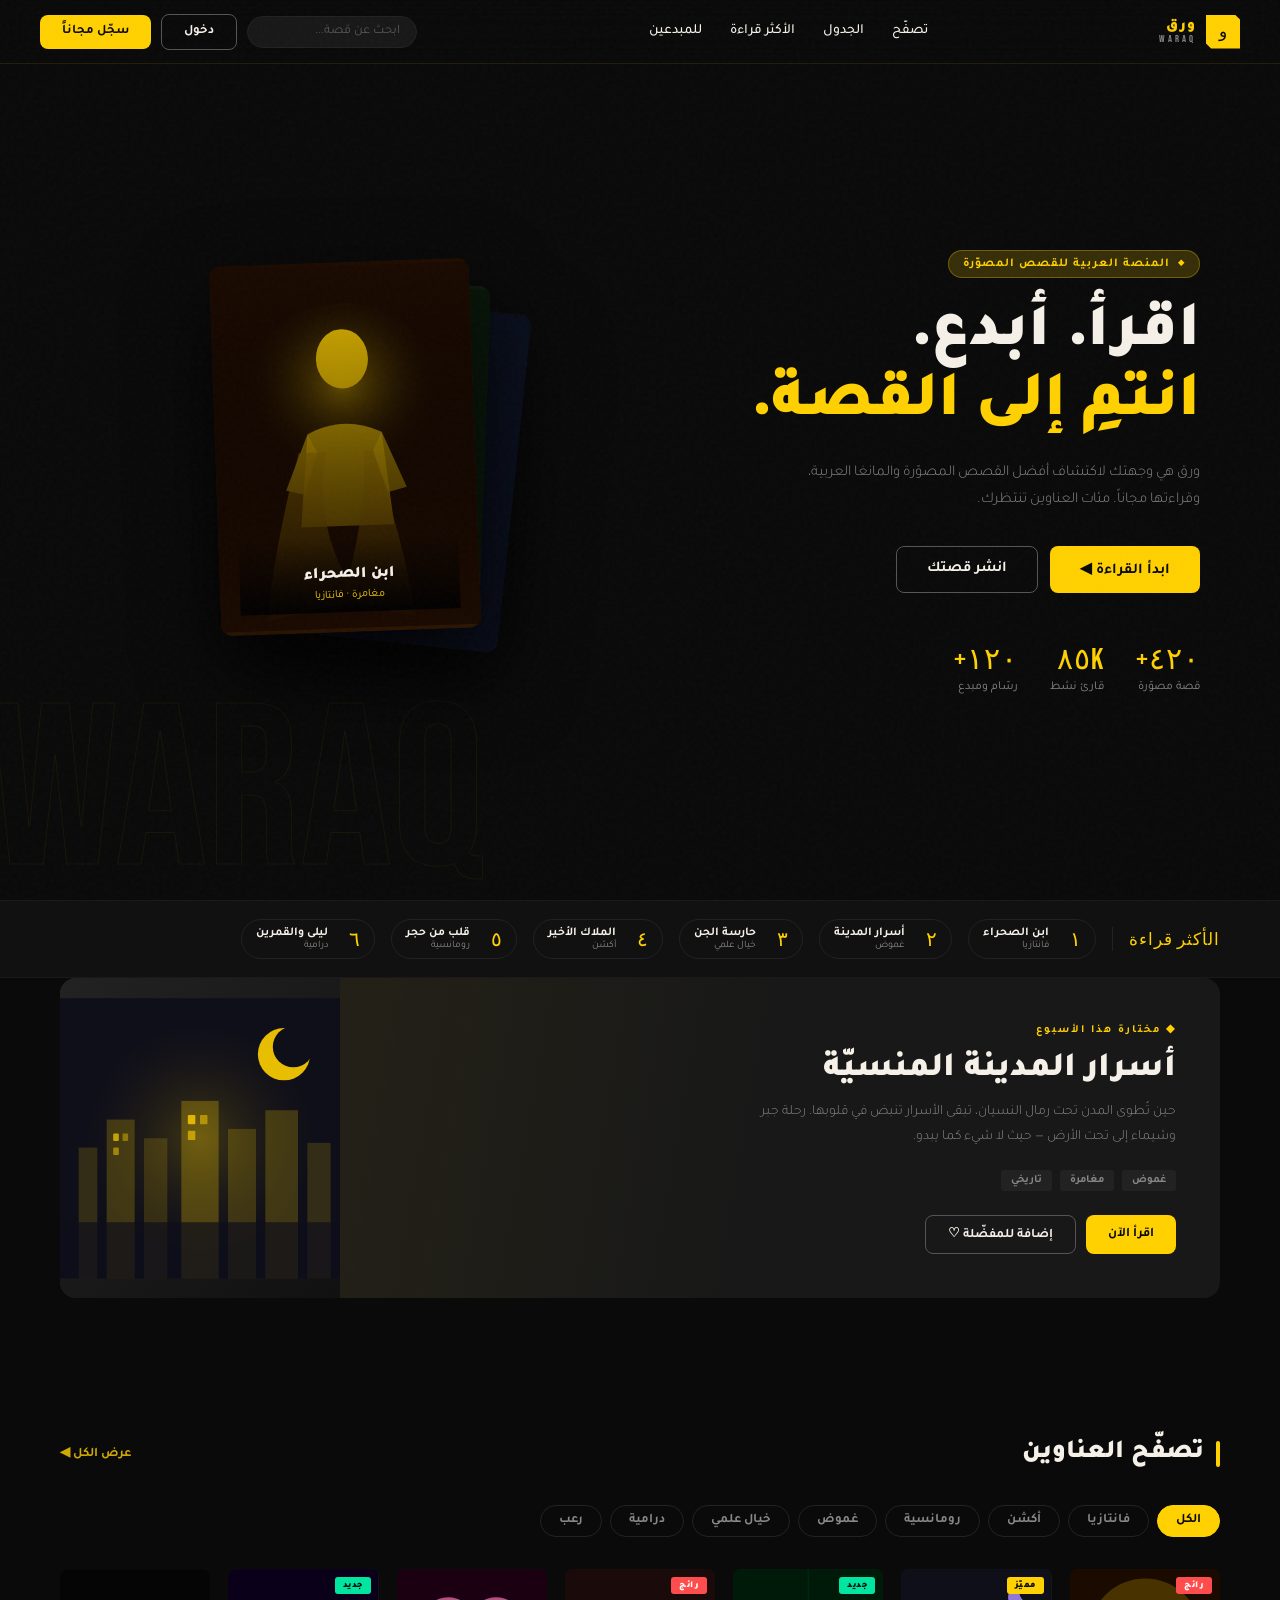
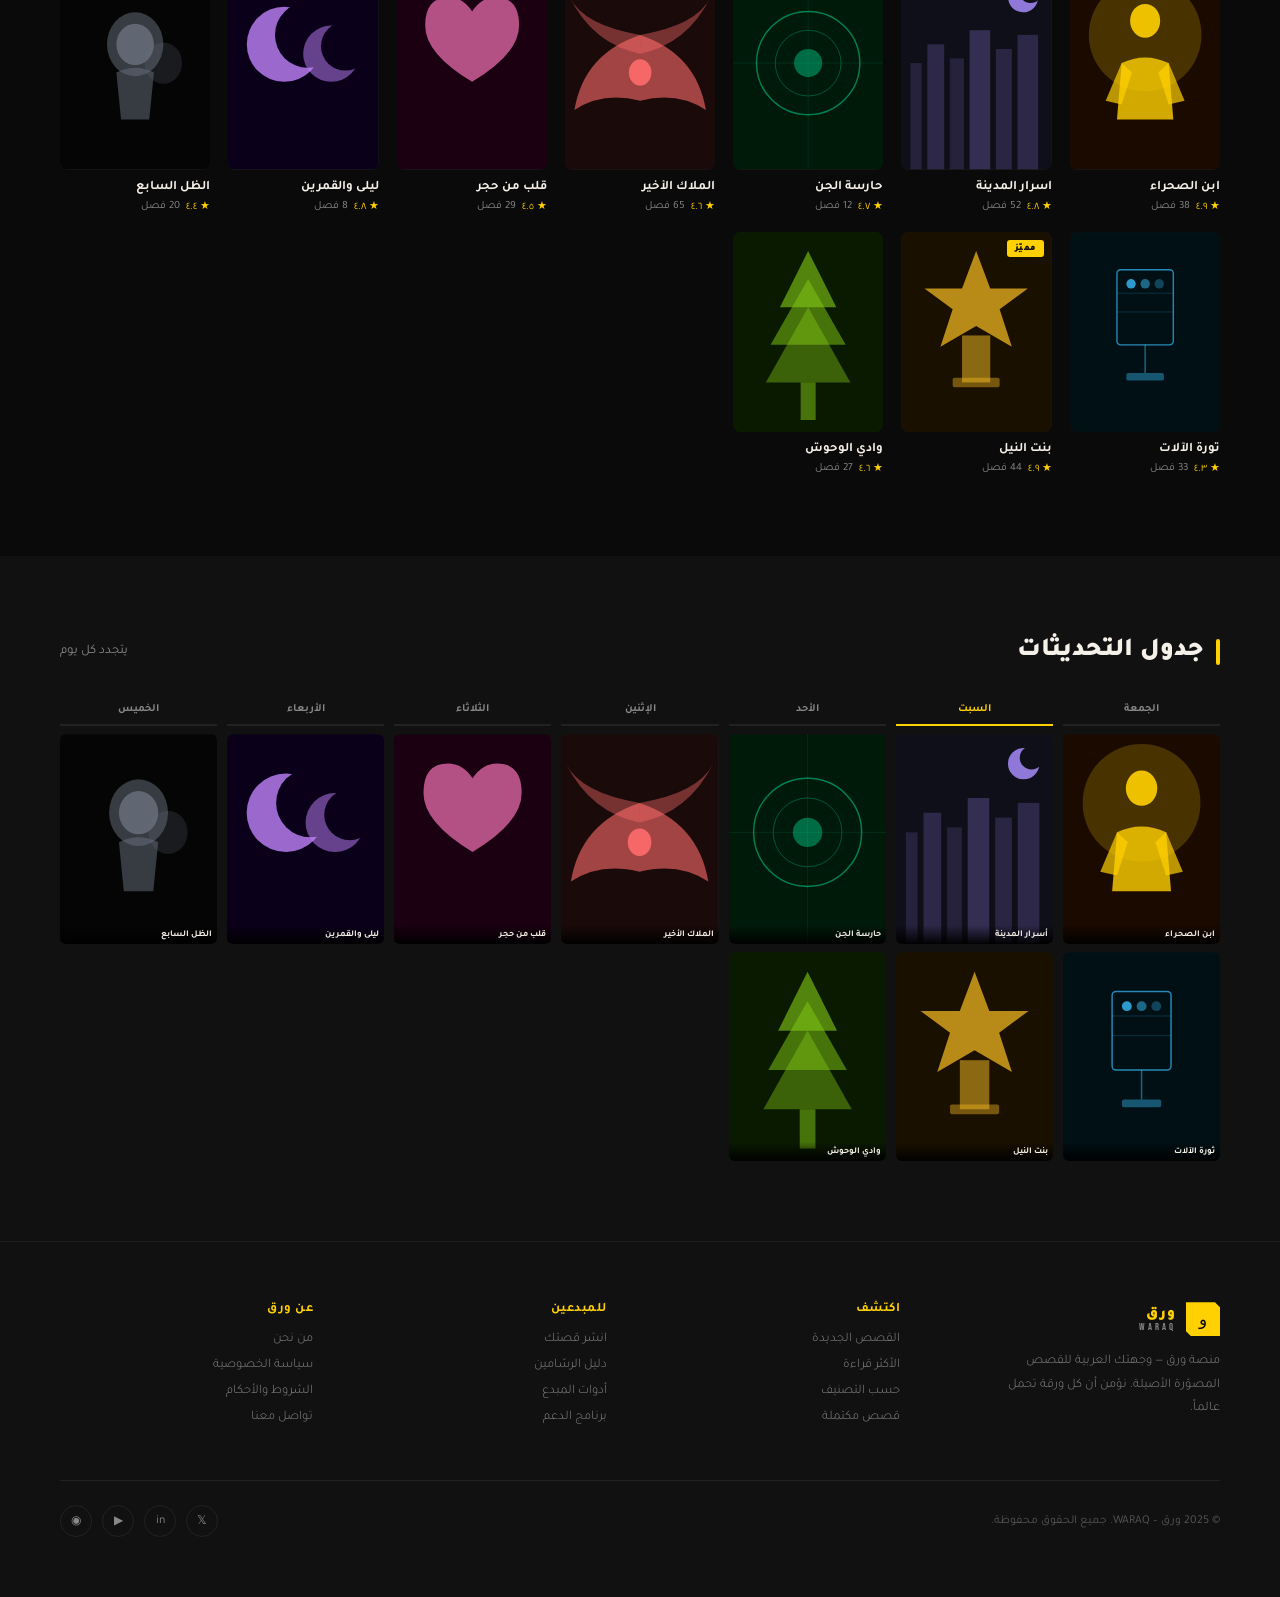
==== index.html @ 9439efcf "made browse page" ====
<!DOCTYPE html>
<html lang="ar" dir="rtl">
<head>
  <meta charset="UTF-8" />
  <meta name="viewport" content="width=device-width, initial-scale=1.0" />
  <title>ورق | WARAQ</title>
  <link rel="preconnect" href="https://fonts.googleapis.com">
  <link href="https://fonts.googleapis.com/css2?family=Tajawal:wght@300;400;500;700;900&family=Bebas+Neue&display=swap" rel="stylesheet">
  <link rel="stylesheet" href="style.css">
</head>
<body>

<!-- ═══ NAVIGATION ═══ -->
<nav>
  <a class="nav-logo" href="#">
    <div class="nav-logo-icon"><span>و</span></div>
    <div class="nav-logo-text">
      <span class="nav-logo-ar">ورق</span>
      <span class="nav-logo-en">WARAQ</span>
    </div>
  </a>

  <ul class="nav-links">
    <li><a href="browse.html">تصفّح</a></li>
    <li><a href="#schedule">الجدول</a></li>
    <li><a href="#trending">الأكثر قراءة</a></li>
    <li><a href="#creators">للمبدعين</a></li>
  </ul>

  <div class="nav-actions">
    <input class="nav-search" type="text" placeholder="ابحث عن قصة...">
    <a class="btn btn-outline nav-btn-login" href="#">دخول</a>
    <a class="btn btn-primary nav-btn-register" href="#">سجّل مجاناً</a>
    <button class="nav-hamburger" id="nav-hamburger" aria-label="القائمة" aria-expanded="false">
      <span></span><span></span><span></span>
    </button>
  </div>
</nav>

<!-- Mobile drawer -->
<div class="nav-drawer" id="nav-drawer" role="dialog" aria-label="القائمة الرئيسية">
  <ul class="drawer-links">
    <li><a href="#browse">تصفّح</a></li>
    <li><a href="#schedule">الجدول</a></li>
    <li><a href="#trending">الأكثر قراءة</a></li>
    <li><a href="#creators">للمبدعين</a></li>
  </ul>
  <input class="drawer-search" type="text" placeholder="ابحث عن قصة...">
  <div class="drawer-actions">
    <a class="btn btn-outline" href="#">دخول</a>
    <a class="btn btn-primary" href="#">سجّل مجاناً</a>
  </div>
</div>


<!-- ═══ HERO ═══ -->
<section class="hero" id="home">
  <div class="hero-content">
    <div class="hero-badge">المنصة العربية للقصص المصوّرة</div>
    <h1>اقرأ. أبدع.<br><span>انتمِ إلى القصة.</span></h1>
    <p>ورق هي وجهتك لاكتشاف أفضل القصص المصوّرة والمانغا العربية، وقراءتها مجاناً. مئات العناوين تنتظرك.</p>
    <div class="hero-ctas">
      <a class="btn btn-primary btn-xl" href="#browse">ابدأ القراءة ◀</a>
      <a class="btn btn-outline btn-xl" href="#creators">انشر قصتك</a>
    </div>
    <div class="hero-stats">
      <div class="hero-stat">
        <span class="hero-stat-num">٤٢٠+</span>
        <span class="hero-stat-label">قصة مصوّرة</span>
      </div>
      <div class="hero-stat">
        <span class="hero-stat-num">٨٥K</span>
        <span class="hero-stat-label">قارئ نشط</span>
      </div>
      <div class="hero-stat">
        <span class="hero-stat-num">١٢٠+</span>
        <span class="hero-stat-label">رسّام ومبدع</span>
      </div>
    </div>
  </div>

  <div class="hero-visual">
    <div class="hero-comic-stack">
      <div class="hero-comic-card back">
        <div class="comic-cover-placeholder" style="background:linear-gradient(135deg,#1a1a2e,#16213e)">
          <div class="cover-art">
            <svg viewBox="0 0 260 360" xmlns="http://www.w3.org/2000/svg">
              <defs><radialGradient id="g1" cx="50%" cy="30%" r="60%"><stop offset="0%" stop-color="#FFD100" stop-opacity="0.3"/><stop offset="100%" stop-color="transparent"/></radialGradient></defs>
              <rect width="260" height="360" fill="#16213e"/>
              <ellipse cx="130" cy="100" rx="90" ry="90" fill="url(#g1)"/>
            </svg>
          </div>
        </div>
      </div>
      <div class="hero-comic-card mid">
        <div class="comic-cover-placeholder" style="background:linear-gradient(135deg,#1a2a1a,#0d1f0d)">
          <div class="cover-art">
            <svg viewBox="0 0 260 360" xmlns="http://www.w3.org/2000/svg">
              <rect width="260" height="360" fill="#0d1f0d"/>
              <circle cx="130" cy="160" r="80" fill="none" stroke="#00e5a0" stroke-width="1" opacity="0.4"/>
              <circle cx="130" cy="160" r="50" fill="none" stroke="#00e5a0" stroke-width="1" opacity="0.2"/>
              <circle cx="130" cy="160" r="20" fill="#00e5a0" opacity="0.3"/>
            </svg>
          </div>
        </div>
      </div>
      <div class="hero-comic-card front" onclick="window.location.href='series.html'" role="button" tabindex="0" aria-label="افتح ابن الصحراء">
        <div class="comic-cover-placeholder" style="background:linear-gradient(150deg,#1a0a00,#2d1600)">
          <div class="cover-art">
            <svg viewBox="0 0 280 390" xmlns="http://www.w3.org/2000/svg">
              <defs>
                <radialGradient id="heroGlow" cx="50%" cy="40%" r="50%">
                  <stop offset="0%" stop-color="#FFD100" stop-opacity="0.5"/>
                  <stop offset="100%" stop-color="transparent"/>
                </radialGradient>
                <linearGradient id="heroFade" x1="0" y1="0" x2="0" y2="1">
                  <stop offset="0%" stop-color="transparent"/>
                  <stop offset="100%" stop-color="#1a0a00"/>
                </linearGradient>
              </defs>
              <rect width="280" height="390" fill="#1a0a00"/>
              <ellipse cx="140" cy="150" rx="110" ry="110" fill="url(#heroGlow)"/>
              <ellipse cx="140" cy="100" rx="28" ry="32" fill="#FFD100" opacity="0.9"/>
              <path d="M100 180 Q140 160 180 180 L190 280 L90 280 Z" fill="#FFD100" opacity="0.8"/>
              <path d="M100 180 L75 240 L95 245 L110 200Z" fill="#FFD100" opacity="0.7"/>
              <path d="M180 180 L205 240 L185 245 L170 200Z" fill="#FFD100" opacity="0.7"/>
              <path d="M90 200 Q60 300 50 380 L150 360 Q100 280 120 200Z" fill="#c89900" opacity="0.6"/>
              <path d="M170 200 Q200 300 210 380 L130 360 Q160 280 160 200Z" fill="#c89900" opacity="0.6"/>
              <rect width="280" height="390" fill="url(#heroFade)"/>
            </svg>
          </div>
          <div class="cover-info">
            <div class="cover-title">ابن الصحراء</div>
            <div class="cover-genre">مغامرة · فانتازيا</div>
          </div>
        </div>
      </div>
    </div>
  </div>
</section>


<!-- ═══ TRENDING STRIP ═══ -->
<div class="trending-strip" id="trending">
  <span class="trending-label">الأكثر قراءة</span>
  <div class="trending-divider"></div>
  <div class="trending-item" onclick="window.location.href='series.html'"><span class="trending-rank">١</span><div class="trending-info"><span class="trending-name">ابن الصحراء</span><span class="trending-cat">فانتازيا</span></div></div>
  <div class="trending-item" onclick="window.location.href='series.html'"><span class="trending-rank">٢</span><div class="trending-info"><span class="trending-name">أسرار المدينة</span><span class="trending-cat">غموض</span></div></div>
  <div class="trending-item" onclick="window.location.href='series.html'"><span class="trending-rank">٣</span><div class="trending-info"><span class="trending-name">حارسة الجن</span><span class="trending-cat">خيال علمي</span></div></div>
  <div class="trending-item" onclick="window.location.href='series.html'"><span class="trending-rank">٤</span><div class="trending-info"><span class="trending-name">الملاك الأخير</span><span class="trending-cat">أكشن</span></div></div>
  <div class="trending-item" onclick="window.location.href='series.html'"><span class="trending-rank">٥</span><div class="trending-info"><span class="trending-name">قلب من حجر</span><span class="trending-cat">رومانسية</span></div></div>
  <div class="trending-item" onclick="window.location.href='series.html'"><span class="trending-rank">٦</span><div class="trending-info"><span class="trending-name">ليلى والقمرين</span><span class="trending-cat">درامية</span></div></div>
</div>


<!-- ═══ FEATURED BANNER ═══ -->
<div class="featured-banner reveal">
  <div class="featured-info">
    <div class="featured-label">◆ مختارة هذا الأسبوع</div>
    <div class="featured-title">أسرار المدينة المنسيّة</div>
    <div class="featured-desc">حين تُطوى المدن تحت رمال النسيان، تبقى الأسرار تنبض في قلوبها. رحلة جبر وشيماء إلى تحت الأرض — حيث لا شيء كما يبدو.</div>
    <div class="featured-tags">
      <span class="tag">غموض</span>
      <span class="tag">مغامرة</span>
      <span class="tag">تاريخي</span>
    </div>
    <div style="display:flex;gap:10px;flex-wrap:wrap;">
      <button class="btn btn-primary" onclick="window.location.href='series.html'">اقرأ الآن</button>
      <button class="btn btn-outline">إضافة للمفضّلة ♡</button>
    </div>
  </div>
  <div class="featured-visual">
    <svg class="featured-visual-art" viewBox="0 0 300 300" xmlns="http://www.w3.org/2000/svg">
      <defs>
        <radialGradient id="fGlow" cx="50%" cy="50%" r="60%">
          <stop offset="0%" stop-color="#FFD100" stop-opacity="0.2"/>
          <stop offset="100%" stop-color="transparent"/>
        </radialGradient>
      </defs>
      <rect width="300" height="300" fill="#0f0f1a"/>
      <ellipse cx="150" cy="150" rx="120" ry="120" fill="url(#fGlow)"/>
      <rect x="20"  y="160" width="20" height="140" fill="#FFD100" opacity="0.15"/>
      <rect x="50"  y="130" width="30" height="170" fill="#FFD100" opacity="0.2"/>
      <rect x="90"  y="150" width="25" height="150" fill="#FFD100" opacity="0.15"/>
      <rect x="130" y="110" width="40" height="190" fill="#FFD100" opacity="0.25"/>
      <rect x="180" y="140" width="30" height="160" fill="#FFD100" opacity="0.18"/>
      <rect x="220" y="120" width="35" height="180" fill="#FFD100" opacity="0.2"/>
      <rect x="265" y="155" width="25" height="145" fill="#FFD100" opacity="0.15"/>
      <rect x="57"  y="145" width="6"  height="8"  fill="#FFD100" opacity="0.7" rx="1"/>
      <rect x="67"  y="145" width="6"  height="8"  fill="#FFD100" opacity="0.4" rx="1"/>
      <rect x="57"  y="160" width="6"  height="8"  fill="#FFD100" opacity="0.5" rx="1"/>
      <rect x="137" y="125" width="8"  height="10" fill="#FFD100" opacity="0.8" rx="1"/>
      <rect x="150" y="125" width="8"  height="10" fill="#FFD100" opacity="0.5" rx="1"/>
      <rect x="137" y="142" width="8"  height="10" fill="#FFD100" opacity="0.6" rx="1"/>
      <circle cx="240" cy="60" r="28" fill="#FFD100" opacity="0.9"/>
      <circle cx="250" cy="52" r="22" fill="#0f0f1a"/>
      <rect x="0" y="240" width="300" height="60" fill="#0f0f1a" opacity="0.7"/>
    </svg>
  </div>
</div>


<!-- ═══ BROWSE ═══ -->
<section id="browse">
  <div class="section-header reveal">
    <h2 class="section-title">تصفّح العناوين</h2>
    <a class="section-link" href="#">عرض الكل ◀</a>
  </div>
  <div class="genre-tabs reveal">
    <button class="genre-tab active" onclick="filterGenre(this,'all')">الكل</button>
    <button class="genre-tab" onclick="filterGenre(this,'fantasy')">فانتازيا</button>
    <button class="genre-tab" onclick="filterGenre(this,'action')">أكشن</button>
    <button class="genre-tab" onclick="filterGenre(this,'romance')">رومانسية</button>
    <button class="genre-tab" onclick="filterGenre(this,'mystery')">غموض</button>
    <button class="genre-tab" onclick="filterGenre(this,'scifi')">خيال علمي</button>
    <button class="genre-tab" onclick="filterGenre(this,'drama')">درامية</button>
    <button class="genre-tab" onclick="filterGenre(this,'horror')">رعب</button>
  </div>
  <div class="comics-grid" id="comics-grid"></div>
</section>


<!-- ═══ SCHEDULE ═══ -->
<section id="schedule" style="background:var(--dark)">
  <div class="section-header reveal">
    <h2 class="section-title">جدول التحديثات</h2>
    <span style="font-size:13px;color:var(--gray)">يتجدد كل يوم</span>
  </div>
  <div class="schedule-grid reveal" id="schedule-grid"></div>
</section>


<!-- ═══ FOOTER ═══ -->
<footer>
  <div class="footer-top">
    <div class="footer-brand">
      <a class="nav-logo" href="#">
        <div class="nav-logo-icon"><span>و</span></div>
        <div class="nav-logo-text">
          <span class="nav-logo-ar">ورق</span>
          <span class="nav-logo-en">WARAQ</span>
        </div>
      </a>
      <p>منصة ورق — وجهتك العربية للقصص المصوّرة الأصيلة. نؤمن أن كل ورقة تحمل عالماً.</p>
    </div>
    <div class="footer-links-grid">
      <div class="footer-col">
        <h4>اكتشف</h4>
        <a href="#">القصص الجديدة</a>
        <a href="#">الأكثر قراءة</a>
        <a href="#">حسب التصنيف</a>
        <a href="#">قصص مكتملة</a>
      </div>
      <div class="footer-col">
        <h4>للمبدعين</h4>
        <a href="#">انشر قصتك</a>
        <a href="#">دليل الرسّامين</a>
        <a href="#">أدوات المبدع</a>
        <a href="#">برنامج الدعم</a>
      </div>
      <div class="footer-col">
        <h4>عن ورق</h4>
        <a href="#">من نحن</a>
        <a href="#">سياسة الخصوصية</a>
        <a href="#">الشروط والأحكام</a>
        <a href="#">تواصل معنا</a>
      </div>
    </div>
  </div>
  <div class="footer-bottom">
    <span>© 2025 ورق – WARAQ. جميع الحقوق محفوظة.</span>
    <div class="footer-socials">
      <a class="social-btn" href="#" aria-label="تويتر">𝕏</a>
      <a class="social-btn" href="#" aria-label="لينكدإن">in</a>
      <a class="social-btn" href="#" aria-label="يوتيوب">▶</a>
      <a class="social-btn" href="#" aria-label="إنستغرام">◉</a>
    </div>
  </div>
</footer>


<!-- ═══ MODAL ═══ -->
<div class="modal-overlay" id="modal-overlay" onclick="closeModalOutside(event)" role="dialog" aria-modal="true" tabindex="-1">
  <div class="modal" id="modal">
    <div class="modal-cover" id="modal-cover">
      <button class="modal-close" onclick="closeModal()" aria-label="إغلاق">✕</button>
    </div>
    <div class="modal-body">
      <div class="modal-genre" id="modal-genre"></div>
      <div class="modal-title" id="modal-title"></div>
      <div class="modal-author" id="modal-author"></div>
      <div class="modal-desc" id="modal-desc"></div>
      <div class="modal-actions">
        <button class="btn btn-primary">اقرأ الفصل الأول</button>
        <button class="btn btn-outline">متابعة ♡</button>
      </div>
      <div class="episode-list" id="modal-episodes"></div>
    </div>
  </div>
</div>

<script src="main.js"></script>
</body>
</html>
---- style.css ----
/* ══════════════════════════════════════════
   WARAQ | ورق — Main Stylesheet
   ══════════════════════════════════════════ */

/* ─── VARIABLES ─── */
:root {
  --yellow: #FFD100;
  --yellow-dim: #C9A500;
  --yellow-glow: rgba(255, 209, 0, 0.18);
  --black: #0A0A0A;
  --dark: #111111;
  --dark2: #181818;
  --dark3: #222222;
  --white: #F5F0E8;
  --gray: #888;
  --gray2: #555;
  --radius: 8px;
  --font-arabic: 'Tajawal', sans-serif;
  --font-display: 'Bebas Neue', sans-serif;
  --nav-height: 64px;
}

/* ─── RESET ─── */
*, *::before, *::after { box-sizing: border-box; margin: 0; padding: 0; }
html { scroll-behavior: smooth; }
body {
  background: var(--black);
  color: var(--white);
  font-family: var(--font-arabic);
  overflow-x: hidden;
}

/* ─── SCROLLBAR ─── */
::-webkit-scrollbar { width: 5px; }
::-webkit-scrollbar-track { background: var(--dark); }
::-webkit-scrollbar-thumb { background: var(--yellow); border-radius: 3px; }

/* ─── NOISE OVERLAY ─── */
body::before {
  content: '';
  position: fixed; inset: 0;
  background-image: url("data:image/svg+xml,%3Csvg viewBox='0 0 256 256' xmlns='http://www.w3.org/2000/svg'%3E%3Cfilter id='noise'%3E%3CfeTurbulence type='fractalNoise' baseFrequency='0.9' numOctaves='4' stitchTiles='stitch'/%3E%3C/filter%3E%3Crect width='100%25' height='100%25' filter='url(%23noise)' opacity='1'/%3E%3C/svg%3E");
  opacity: 0.025;
  pointer-events: none;
  z-index: 9999;
}


/* ══════════════════════════════════════════
   NAVIGATION
   ══════════════════════════════════════════ */
nav {
  position: fixed; top: 0; left: 0; right: 0;
  z-index: 1000;
  display: flex; align-items: center; justify-content: space-between;
  padding: 0 40px;
  height: var(--nav-height);
  background: rgba(10,10,10,0.9);
  backdrop-filter: blur(16px);
  -webkit-backdrop-filter: blur(16px);
  border-bottom: 1px solid rgba(255,209,0,0.1);
  gap: 16px;
}

/* Logo */
.nav-logo {
  display: flex; align-items: center; gap: 10px;
  text-decoration: none; flex-shrink: 0;
}
.nav-logo-icon {
  width: 34px; height: 34px;
  background: var(--yellow);
  display: flex; align-items: center; justify-content: center;
  clip-path: polygon(0 0, 85% 0, 100% 15%, 100% 100%, 15% 100%, 0 85%);
  flex-shrink: 0;
}
.nav-logo-icon span { font-family: var(--font-display); font-size: 17px; color: var(--black); }
.nav-logo-text { display: flex; flex-direction: column; line-height: 1; }
.nav-logo-ar { font-size: 15px; font-weight: 900; color: var(--yellow); letter-spacing: 1px; }
.nav-logo-en { font-family: var(--font-display); font-size: 10px; color: var(--gray); letter-spacing: 3px; }

/* Desktop links */
.nav-links {
  display: flex; gap: 28px; list-style: none;
  direction: rtl;
  flex: 1; justify-content: center;
}
.nav-links a {
  text-decoration: none; color: var(--white);
  font-size: 14px; font-weight: 500;
  position: relative; padding-bottom: 4px;
  transition: color 0.2s; white-space: nowrap;
}
.nav-links a::after {
  content: '';
  position: absolute; bottom: 0; right: 0;
  width: 0; height: 2px;
  background: var(--yellow);
  transition: width 0.3s;
}
.nav-links a:hover { color: var(--yellow); }
.nav-links a:hover::after { width: 100%; }

/* Nav actions */
.nav-actions { display: flex; align-items: center; gap: 10px; flex-shrink: 0; }
.nav-search {
  background: var(--dark2);
  border: 1px solid var(--dark3);
  border-radius: 20px;
  padding: 7px 16px;
  color: var(--white);
  font-family: var(--font-arabic);
  font-size: 13px;
  outline: none;
  width: 170px;
  transition: border-color 0.2s, width 0.3s;
  direction: rtl;
}
.nav-search:focus { border-color: var(--yellow); width: 210px; }
.nav-search::placeholder { color: var(--gray2); }

/* Hamburger */
.nav-hamburger {
  display: none;
  background: none; border: none;
  cursor: pointer; padding: 6px;
  flex-direction: column; gap: 5px;
  flex-shrink: 0;
}
.nav-hamburger span {
  display: block; width: 22px; height: 2px;
  background: var(--white); border-radius: 2px;
  transition: all 0.3s;
}
.nav-hamburger.open span:nth-child(1) { transform: translateY(7px) rotate(45deg); }
.nav-hamburger.open span:nth-child(2) { opacity: 0; }
.nav-hamburger.open span:nth-child(3) { transform: translateY(-7px) rotate(-45deg); }

/* Mobile drawer */
.nav-drawer {
  display: none;
  position: fixed; top: var(--nav-height); left: 0; right: 0;
  background: rgba(10,10,10,0.97);
  backdrop-filter: blur(20px);
  -webkit-backdrop-filter: blur(20px);
  border-bottom: 1px solid rgba(255,209,0,0.1);
  z-index: 999;
  flex-direction: column;
  padding: 20px 24px 28px;
  gap: 0;
  transform: translateY(-8px);
  opacity: 0;
  transition: opacity 0.25s, transform 0.25s;
  pointer-events: none;
}
.nav-drawer.open {
  transform: translateY(0);
  opacity: 1;
  pointer-events: all;
}
.nav-drawer .drawer-links {
  list-style: none; direction: rtl;
  display: flex; flex-direction: column; gap: 0;
  border-bottom: 1px solid var(--dark3);
  margin-bottom: 16px;
  padding-bottom: 16px;
}
.nav-drawer .drawer-links li a {
  display: block; padding: 13px 0;
  text-decoration: none; color: var(--white);
  font-size: 16px; font-weight: 600;
  border-bottom: 1px solid rgba(255,255,255,0.04);
  transition: color 0.2s;
}
.nav-drawer .drawer-links li:last-child a { border-bottom: none; }
.nav-drawer .drawer-links li a:hover { color: var(--yellow); }
.nav-drawer .drawer-search {
  background: var(--dark2);
  border: 1px solid var(--dark3);
  border-radius: 20px;
  padding: 10px 16px;
  color: var(--white);
  font-family: var(--font-arabic);
  font-size: 14px;
  outline: none;
  width: 100%;
  direction: rtl;
  margin-bottom: 14px;
}
.nav-drawer .drawer-search:focus { border-color: var(--yellow); }
.nav-drawer .drawer-actions { display: flex; gap: 10px; }
.nav-drawer .drawer-actions .btn { flex: 1; text-align: center; }


/* ══════════════════════════════════════════
   BUTTONS
   ══════════════════════════════════════════ */
.btn {
  display: inline-block;
  padding: 9px 22px; border-radius: var(--radius);
  font-family: var(--font-arabic); font-size: 13px; font-weight: 700;
  cursor: pointer; border: none; text-decoration: none;
  transition: all 0.2s; text-align: center;
}
.btn-outline {
  background: transparent;
  border: 1.5px solid var(--gray2);
  color: var(--white);
}
.btn-outline:hover { border-color: var(--yellow); color: var(--yellow); }
.btn-primary { background: var(--yellow); color: var(--black); }
.btn-primary:hover { background: #ffe44d; transform: translateY(-1px); }
.btn-xl { padding: 13px 30px; font-size: 15px; }


/* ══════════════════════════════════════════
   HERO
   ══════════════════════════════════════════ */
.hero {
  min-height: 100vh;
  display: grid; grid-template-columns: 1fr 1fr;
  align-items: center;
  padding: calc(var(--nav-height) + 60px) 80px 80px;
  position: relative; overflow: hidden;
  gap: 60px;
}
.hero::before {
  content: 'WARAQ';
  position: absolute;
  font-family: var(--font-display);
  font-size: clamp(100px, 18vw, 260px);
  color: transparent;
  -webkit-text-stroke: 1px rgba(255,209,0,0.06);
  bottom: -10px; left: -10px;
  pointer-events: none; user-select: none; line-height: 1;
}

.hero-content { position: relative; z-index: 2; }

.hero-badge {
  display: inline-flex; align-items: center; gap: 8px;
  background: var(--yellow-glow);
  border: 1px solid rgba(255,209,0,0.3);
  border-radius: 20px; padding: 6px 14px;
  font-size: 12px; color: var(--yellow); font-weight: 700; letter-spacing: 1px;
  margin-bottom: 22px;
  animation: fadeUp 0.6s ease both;
}
.hero-badge::before { content: '◆'; font-size: 8px; }

.hero h1 {
  font-size: clamp(36px, 5vw, 76px);
  font-weight: 900; line-height: 1.1;
  margin-bottom: 18px;
  animation: fadeUp 0.6s 0.1s ease both;
}
.hero h1 span { color: var(--yellow); }

.hero p {
  font-size: 15px; color: var(--gray); line-height: 1.85;
  max-width: 420px; margin-bottom: 32px;
  animation: fadeUp 0.6s 0.2s ease both; font-weight: 300;
}

.hero-ctas {
  display: flex; gap: 12px; flex-wrap: wrap;
  animation: fadeUp 0.6s 0.3s ease both;
}

.hero-stats {
  display: flex; gap: 32px; margin-top: 48px; flex-wrap: wrap;
  animation: fadeUp 0.6s 0.4s ease both;
}
.hero-stat { display: flex; flex-direction: column; gap: 2px; }
.hero-stat-num { font-family: var(--font-display); font-size: 30px; color: var(--yellow); letter-spacing: 1px; }
.hero-stat-label { font-size: 12px; color: var(--gray); }

/* Hero Visual */
.hero-visual {
  position: relative; z-index: 2;
  display: flex; align-items: center; justify-content: center;
  animation: fadeUp 0.8s 0.2s ease both;
}
.hero-comic-stack { position: relative; width: 300px; height: 420px; }
.hero-comic-card {
  position: absolute; border-radius: 12px;
  overflow: hidden; box-shadow: 0 30px 80px rgba(0,0,0,0.6);
}
.hero-comic-card.back  { width: 240px; height: 340px; top: 40px; right: -20px; transform: rotate(6deg);  filter: brightness(0.5); }
.hero-comic-card.mid   { width: 240px; height: 340px; top: 20px; right: 10px;  transform: rotate(2deg);  filter: brightness(0.7); }
.hero-comic-card.front { width: 260px; height: 370px; top: 0;    right: 20px;  transform: rotate(-2deg); transition: transform 0.4s; }
.hero-comic-card.front:hover { transform: rotate(0deg) scale(1.02); }

.comic-cover-placeholder {
  width: 100%; height: 100%;
  display: flex; flex-direction: column;
  align-items: center; justify-content: flex-end;
  padding: 20px; position: relative; overflow: hidden;
}
.cover-art { position: absolute; inset: 0; display: flex; align-items: center; justify-content: center; }
.cover-art svg { width: 100%; height: 100%; }
.comic-cover-placeholder .cover-info {
  position: relative; z-index: 2; text-align: center; width: 100%;
  background: linear-gradient(to top, rgba(0,0,0,0.9) 0%, transparent 100%);
  padding: 30px 10px 10px;
}
.cover-title { font-size: 16px; font-weight: 900; color: var(--white); }
.cover-genre { font-size: 11px; color: var(--yellow); margin-top: 4px; }


/* ══════════════════════════════════════════
   SECTION COMMON
   ══════════════════════════════════════════ */
section { padding: 80px 60px; }

.section-header {
  display: flex; align-items: center; justify-content: space-between;
  margin-bottom: 36px; flex-wrap: wrap; gap: 12px;
}
.section-title {
  font-size: 26px; font-weight: 900;
  display: flex; align-items: center; gap: 12px;
}
.section-title::before {
  content: '';
  display: block; width: 4px; height: 26px;
  background: var(--yellow); border-radius: 2px;
}
.section-link {
  color: var(--yellow); text-decoration: none; font-size: 13px; font-weight: 700;
  display: flex; align-items: center; gap: 6px;
  opacity: 0.8; transition: opacity 0.2s; white-space: nowrap;
}
.section-link:hover { opacity: 1; }


/* ══════════════════════════════════════════
   GENRE TABS
   ══════════════════════════════════════════ */
.genre-tabs {
  display: flex; gap: 8px; flex-wrap: wrap;
  margin-bottom: 32px; direction: rtl;
}
.genre-tab {
  padding: 7px 18px; border-radius: 20px;
  font-size: 13px; font-weight: 600; cursor: pointer;
  border: 1.5px solid var(--dark3);
  background: transparent; color: var(--gray);
  font-family: var(--font-arabic);
  transition: all 0.2s; white-space: nowrap;
}
.genre-tab:hover { border-color: var(--yellow); color: var(--yellow); }
.genre-tab.active { background: var(--yellow); border-color: var(--yellow); color: var(--black); }


/* ══════════════════════════════════════════
   COMIC GRID
   ══════════════════════════════════════════ */
.comics-grid {
  display: grid;
  grid-template-columns: repeat(auto-fill, minmax(148px, 1fr));
  gap: 18px;
}
.comic-card { cursor: pointer; transition: transform 0.25s; }
.comic-card:hover { transform: translateY(-6px); }

.comic-card-thumb {
  width: 100%; aspect-ratio: 3/4;
  border-radius: var(--radius); overflow: hidden;
  position: relative; background: var(--dark2);
  margin-bottom: 10px;
}
.comic-thumb-art { width: 100%; height: 100%; }
.comic-thumb-art svg { width: 100%; height: 100%; display: block; }

.comic-badge {
  position: absolute; top: 8px; right: 8px;
  background: var(--yellow); color: var(--black);
  font-size: 9px; font-weight: 900; letter-spacing: 0.5px;
  padding: 3px 8px; border-radius: 3px;
}
.comic-badge.new { background: #00e5a0; color: var(--black); }
.comic-badge.hot { background: #ff4d4d; color: white; }

.comic-card-title {
  font-size: 13px; font-weight: 700; color: var(--white);
  white-space: nowrap; overflow: hidden; text-overflow: ellipsis;
}
.comic-card-meta {
  font-size: 11px; color: var(--gray); margin-top: 3px;
  display: flex; align-items: center; gap: 6px;
}
.comic-rating { color: var(--yellow); }


/* ══════════════════════════════════════════
   FEATURED BANNER
   ══════════════════════════════════════════ */
.featured-banner {
  margin: 0 60px 60px;
  border-radius: 16px; overflow: hidden;
  background: var(--dark2);
  display: grid; grid-template-columns: 1fr 280px;
  min-height: 280px; position: relative;
}
.featured-banner::before {
  content: '';
  position: absolute; inset: 0;
  background: linear-gradient(100deg, rgba(255,209,0,0.08) 0%, transparent 60%);
  pointer-events: none;
}
.featured-info {
  padding: 44px;
  display: flex; flex-direction: column; justify-content: center;
  position: relative; z-index: 1;
}
.featured-label {
  font-size: 11px; color: var(--yellow); font-weight: 700;
  letter-spacing: 2px; text-transform: uppercase; margin-bottom: 14px;
}
.featured-title { font-size: 34px; font-weight: 900; line-height: 1.15; margin-bottom: 10px; }
.featured-desc {
  font-size: 14px; color: var(--gray); line-height: 1.8;
  margin-bottom: 20px; max-width: 460px; font-weight: 300;
}
.featured-tags { display: flex; gap: 8px; flex-wrap: wrap; margin-bottom: 24px; }
.tag {
  background: var(--dark3); color: var(--gray);
  font-size: 11px; padding: 4px 10px; border-radius: 3px; font-weight: 600;
}
.featured-visual {
  background: linear-gradient(135deg, var(--dark3) 0%, var(--dark) 100%);
  position: relative; overflow: hidden;
  display: flex; align-items: center; justify-content: center;
}
.featured-visual-art { width: 100%; height: 100%; }


/* ══════════════════════════════════════════
   TRENDING STRIP
   ══════════════════════════════════════════ */
.trending-strip {
  background: var(--dark);
  border-top: 1px solid rgba(255,255,255,0.04);
  border-bottom: 1px solid rgba(255,255,255,0.04);
  padding: 18px 60px;
  display: flex; align-items: center; gap: 16px;
  overflow-x: auto; scrollbar-width: none;
}
.trending-strip::-webkit-scrollbar { display: none; }

.trending-label {
  font-family: var(--font-display); font-size: 17px;
  color: var(--yellow); white-space: nowrap; letter-spacing: 1px;
}
.trending-divider { width: 1px; height: 24px; background: var(--dark3); flex-shrink: 0; }
.trending-item {
  display: flex; align-items: center; gap: 10px;
  white-space: nowrap; cursor: pointer;
  padding: 6px 14px; border-radius: 20px;
  border: 1px solid var(--dark3);
  transition: all 0.2s; flex-shrink: 0;
}
.trending-item:hover { border-color: var(--yellow); color: var(--yellow); }
.trending-rank { font-family: var(--font-display); font-size: 20px; color: var(--yellow); min-width: 22px; }
.trending-info { display: flex; flex-direction: column; }
.trending-name { font-size: 12px; font-weight: 700; }
.trending-cat { font-size: 10px; color: var(--gray); }


/* ══════════════════════════════════════════
   SCHEDULE
   ══════════════════════════════════════════ */
.schedule-grid {
  display: grid;
  grid-template-columns: repeat(7, 1fr);
  gap: 10px;
}
.schedule-day { display: flex; flex-direction: column; gap: 8px; }
.schedule-day-name {
  text-align: center; font-size: 11px; font-weight: 700;
  color: var(--gray); padding-bottom: 8px;
  border-bottom: 2px solid var(--dark3);
}
.schedule-day-name.today { color: var(--yellow); border-color: var(--yellow); }

.schedule-comic-mini {
  border-radius: 6px; overflow: hidden;
  aspect-ratio: 3/4; background: var(--dark2);
  cursor: pointer; transition: transform 0.2s;
  position: relative;
}
.schedule-comic-mini:hover { transform: scale(1.05); }
.schedule-comic-mini .s-art { width: 100%; height: 100%; }
.schedule-comic-mini .s-art svg { width: 100%; height: 100%; display: block; }
.schedule-comic-mini .s-title {
  position: absolute; bottom: 0; left: 0; right: 0;
  padding: 4px 5px;
  background: linear-gradient(to top, rgba(0,0,0,0.95), transparent);
  font-size: 9px; font-weight: 700; color: var(--white);
}


/* ══════════════════════════════════════════
   FOOTER
   ══════════════════════════════════════════ */
footer {
  background: var(--dark);
  border-top: 1px solid rgba(255,255,255,0.05);
  padding: 60px;
}
.footer-top {
  display: grid; grid-template-columns: 240px 1fr;
  gap: 80px; margin-bottom: 44px;
}
.footer-brand p {
  font-size: 13px; color: var(--gray);
  line-height: 1.8; margin-top: 14px; font-weight: 300;
}
.footer-links-grid {
  display: grid; grid-template-columns: repeat(3, 1fr); gap: 40px;
}
.footer-col h4 {
  font-size: 13px; font-weight: 700; color: var(--yellow);
  margin-bottom: 14px; letter-spacing: 0.5px;
}
.footer-col a {
  display: block; text-decoration: none; color: var(--gray);
  font-size: 13px; margin-bottom: 10px;
  transition: color 0.2s; font-weight: 300;
}
.footer-col a:hover { color: var(--white); }
.footer-bottom {
  display: flex; align-items: center; justify-content: space-between;
  flex-wrap: wrap; gap: 14px;
  padding-top: 24px; border-top: 1px solid var(--dark3);
  font-size: 12px; color: var(--gray2);
}
.footer-socials { display: flex; gap: 10px; }
.social-btn {
  width: 32px; height: 32px; border-radius: 50%;
  border: 1px solid var(--dark3);
  display: flex; align-items: center; justify-content: center;
  color: var(--gray); text-decoration: none;
  font-size: 12px; transition: all 0.2s;
}
.social-btn:hover { border-color: var(--yellow); color: var(--yellow); }


/* ══════════════════════════════════════════
   MODAL
   ══════════════════════════════════════════ */
.modal-overlay {
  position: fixed; inset: 0;
  background: rgba(0,0,0,0.85);
  backdrop-filter: blur(8px);
  -webkit-backdrop-filter: blur(8px);
  z-index: 2000;
  display: flex; align-items: center; justify-content: center;
  opacity: 0; pointer-events: none;
  transition: opacity 0.3s;
  padding: 16px;
}
.modal-overlay.open { opacity: 1; pointer-events: all; }
.modal {
  background: var(--dark2);
  border: 1px solid rgba(255,209,0,0.15);
  border-radius: 16px;
  width: 100%; max-width: 580px;
  max-height: 90vh; overflow-y: auto;
  transform: scale(0.95) translateY(20px);
  transition: transform 0.3s;
  scrollbar-width: thin;
  scrollbar-color: var(--yellow) var(--dark);
}
.modal-overlay.open .modal { transform: scale(1) translateY(0); }
.modal-cover {
  height: 200px; position: relative; overflow: hidden;
  border-radius: 16px 16px 0 0;
  background: var(--dark3);
  display: flex; align-items: center; justify-content: center;
}
.modal-cover svg { height: 100%; width: auto; }
.modal-close {
  position: absolute; top: 12px; left: 12px;
  width: 34px; height: 34px; border-radius: 50%;
  background: rgba(0,0,0,0.6); border: none;
  color: var(--white); font-size: 16px; cursor: pointer;
  display: flex; align-items: center; justify-content: center;
  transition: background 0.2s; z-index: 1;
}
.modal-close:hover { background: rgba(255,209,0,0.2); color: var(--yellow); }
.modal-body { padding: 24px 28px; }
.modal-genre { font-size: 11px; color: var(--yellow); font-weight: 700; letter-spacing: 1px; margin-bottom: 6px; }
.modal-title { font-size: 24px; font-weight: 900; margin-bottom: 4px; }
.modal-author { font-size: 13px; color: var(--gray); margin-bottom: 14px; }
.modal-desc { font-size: 14px; color: #aaa; line-height: 1.85; margin-bottom: 22px; font-weight: 300; }
.modal-actions { display: flex; gap: 10px; flex-wrap: wrap; }
.episode-list { margin-top: 24px; border-top: 1px solid var(--dark3); padding-top: 18px; }
.episode-list h4 { font-size: 14px; font-weight: 700; margin-bottom: 12px; }
.episode-item {
  display: flex; align-items: center; justify-content: space-between;
  padding: 11px 0; border-bottom: 1px solid rgba(255,255,255,0.04);
  cursor: pointer; transition: color 0.2s;
}
.episode-item:hover .ep-title { color: var(--yellow); }
.ep-title { font-size: 13px; font-weight: 600; }
.ep-meta { font-size: 11px; color: var(--gray); display: flex; gap: 10px; align-items: center; }
.ep-new { font-size: 10px; background: var(--yellow); color: var(--black); padding: 2px 7px; border-radius: 3px; font-weight: 700; }


/* ══════════════════════════════════════════
   ANIMATIONS
   ══════════════════════════════════════════ */
@keyframes fadeUp {
  from { opacity: 0; transform: translateY(24px); }
  to   { opacity: 1; transform: translateY(0); }
}
.reveal {
  opacity: 0; transform: translateY(28px);
  transition: opacity 0.6s, transform 0.6s;
}
.reveal.visible { opacity: 1; transform: none; }


/* ══════════════════════════════════════════
   RESPONSIVE — TABLET (≤ 1024px)
   ══════════════════════════════════════════ */
@media (max-width: 1024px) {
  nav { padding: 0 24px; }
  .nav-links { gap: 20px; }
  .nav-search { width: 140px; }
  .nav-search:focus { width: 170px; }

  .hero { padding: calc(var(--nav-height) + 40px) 40px 60px; gap: 40px; }

  section { padding: 60px 40px; }
  .featured-banner { margin: 0 40px 50px; }
  .trending-strip { padding: 16px 40px; }
  footer { padding: 50px 40px; }
  .footer-top { gap: 50px; }

  .schedule-grid { grid-template-columns: repeat(7, 1fr); gap: 6px; }
  .schedule-day-name { font-size: 10px; }
}


/* ══════════════════════════════════════════
   RESPONSIVE — MOBILE (≤ 768px)
   ══════════════════════════════════════════ */
@media (max-width: 768px) {
  /* Nav */
  nav { padding: 0 20px; height: 56px; }
  .nav-links { display: none; }
  .nav-search { display: none; }
  .btn.btn-outline.nav-btn-login,
  .btn.btn-primary.nav-btn-register { display: none; }
  .nav-hamburger { display: flex; }
  .nav-drawer { display: flex; }

  /* Hero — single column */
  .hero {
    grid-template-columns: 1fr;
    padding: 80px 20px 60px;
    gap: 0; min-height: auto;
    text-align: center;
  }
  .hero::before { font-size: 100px; bottom: 0; left: -10px; }
  .hero-content { order: 2; }
  .hero-badge { margin: 0 auto 18px; }
  .hero h1 { font-size: clamp(32px, 9vw, 52px); }
  .hero p { max-width: 100%; font-size: 14px; }
  .hero-ctas { justify-content: center; }
  .hero-stats { justify-content: center; gap: 24px; }

  /* Hide the decorative stack, show a single cover */
  .hero-visual { order: 1; margin-bottom: 36px; }
  .hero-comic-stack { width: 180px; height: 260px; }
  .hero-comic-card.back  { width: 150px; height: 215px; top: 25px; right: -10px; }
  .hero-comic-card.mid   { width: 155px; height: 220px; top: 12px; right: 5px; }
  .hero-comic-card.front { width: 165px; height: 234px; top: 0; right: 10px; }

  /* Sections */
  section { padding: 48px 20px; }
  .section-title { font-size: 22px; }

  /* Featured banner — stack */
  .featured-banner {
    margin: 0 20px 40px;
    grid-template-columns: 1fr;
  }
  .featured-visual { height: 180px; order: -1; }
  .featured-info { padding: 22px 20px 26px; }
  .featured-title { font-size: 24px; }
  .featured-desc { font-size: 13px; }

  /* Trending */
  .trending-strip { padding: 14px 20px; gap: 12px; }
  .trending-label { font-size: 15px; }

  /* Comics grid — 2 columns on small phones, 3 on bigger */
  .comics-grid { grid-template-columns: repeat(2, 1fr); gap: 14px; }

  /* Schedule — scrollable horizontal strip */
  .schedule-grid {
    grid-template-columns: repeat(7, 100px);
    gap: 8px;
    overflow-x: auto;
    padding-bottom: 8px;
    scrollbar-width: none;
  }
  .schedule-grid::-webkit-scrollbar { display: none; }

  /* Footer */
  footer { padding: 40px 20px 28px; }
  .footer-top { grid-template-columns: 1fr; gap: 32px; }
  .footer-links-grid { grid-template-columns: repeat(2, 1fr); gap: 28px; }
  .footer-bottom { flex-direction: column; align-items: flex-start; gap: 12px; }

  /* Modal */
  .modal-overlay { align-items: flex-end; padding: 0; }
  .modal {
    max-width: 100%; border-radius: 20px 20px 0 0;
    max-height: 88vh;
  }
  .modal-cover { height: 160px; border-radius: 20px 20px 0 0; }
  .modal-body { padding: 20px; }
  .modal-title { font-size: 20px; }
}


/* ══════════════════════════════════════════
   RESPONSIVE — SMALL PHONES (≤ 400px)
   ══════════════════════════════════════════ */
@media (max-width: 400px) {
  .hero h1 { font-size: 30px; }
  .comics-grid { grid-template-columns: repeat(2, 1fr); gap: 10px; }
  .footer-links-grid { grid-template-columns: 1fr; }
  .hero-stats { flex-direction: column; align-items: center; gap: 16px; }
  .hero-comic-stack { width: 150px; height: 220px; }
  .hero-comic-card.front { width: 140px; height: 200px; }
  .hero-comic-card.mid { width: 135px; height: 190px; }
  .hero-comic-card.back { width: 130px; height: 185px; }
}


/* ══════════════════════════════════════════
   TABLET PORTRAIT (769–900px)
   ══════════════════════════════════════════ */
@media (min-width: 769px) and (max-width: 900px) {
  .nav-links { display: none; }
  .nav-hamburger { display: flex; }
  .nav-drawer { display: flex; }
  .nav-search { width: 130px; }

  .hero { grid-template-columns: 1fr; padding: 90px 40px 60px; text-align: center; gap: 0; }
  .hero-visual { order: 1; margin-bottom: 36px; }
  .hero-content { order: 2; }
  .hero-badge { margin: 0 auto 18px; }
  .hero-ctas { justify-content: center; }
  .hero-stats { justify-content: center; }

  .featured-banner { grid-template-columns: 1fr 220px; }
  .schedule-grid { grid-template-columns: repeat(4, 1fr); }
  .comics-grid { grid-template-columns: repeat(3, 1fr); }
}
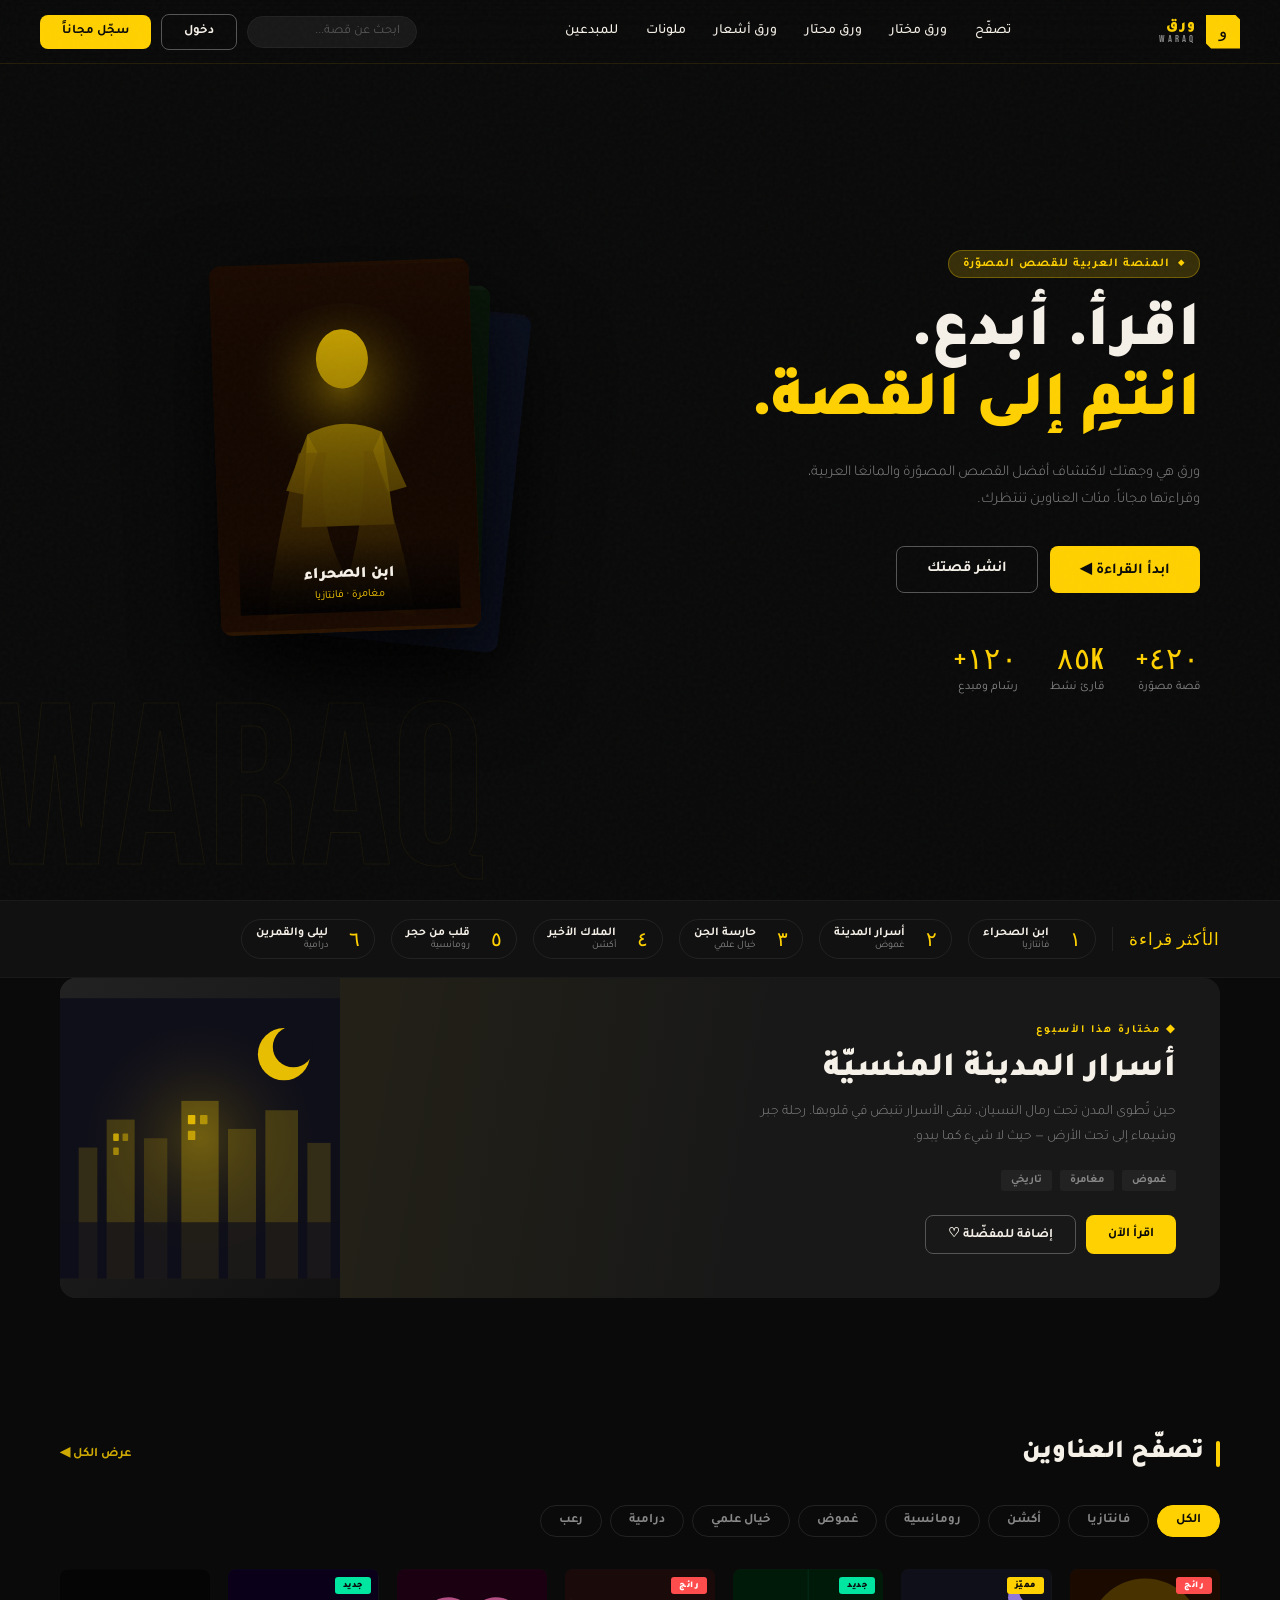
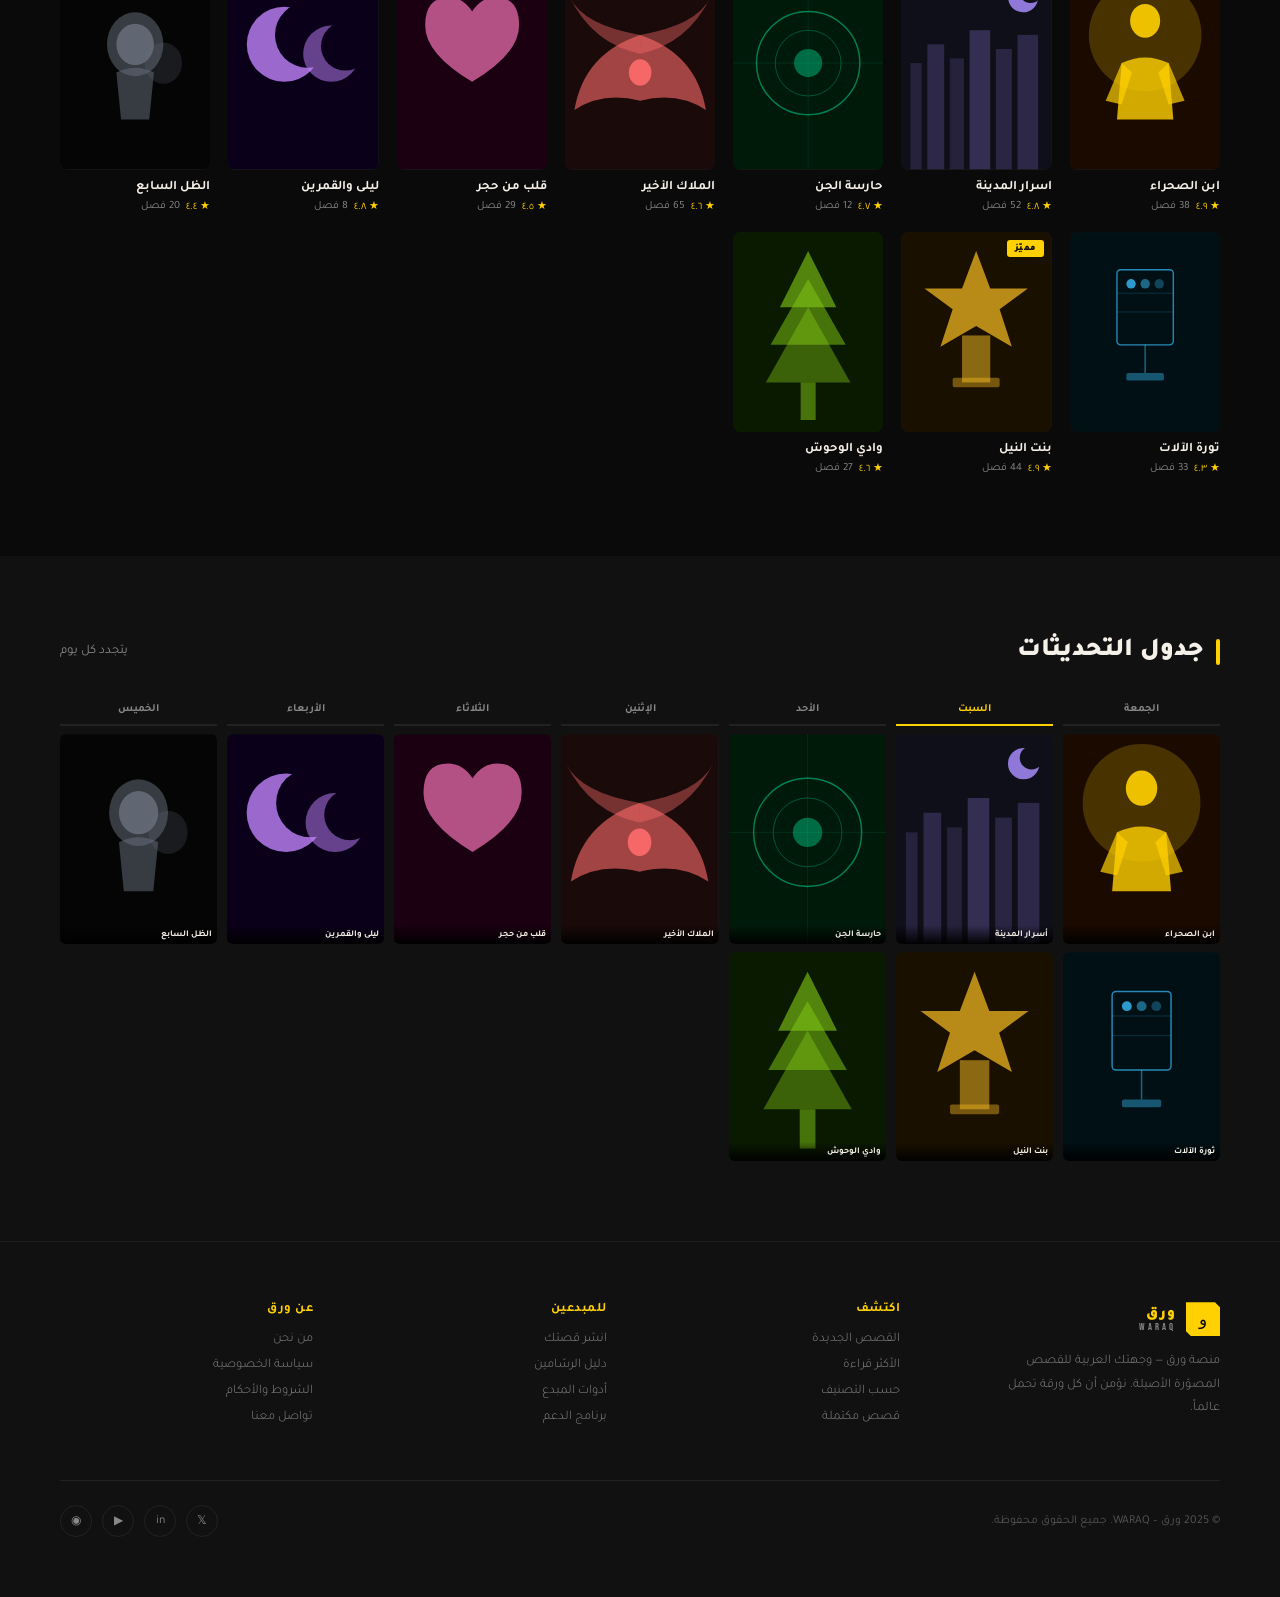
==== commit 27af9404: "changed nav bar links and made auth page" ====
--- a/index.html
+++ b/index.html
@@ -22,15 +22,17 @@
 
   <ul class="nav-links">
     <li><a href="browse.html">تصفّح</a></li>
-    <li><a href="#schedule">الجدول</a></li>
-    <li><a href="#trending">الأكثر قراءة</a></li>
+    <li><a href="#schedule">ورق مختار</a></li>
+    <li><a href="#trending">ورق محتار</a></li>
+    <li><a href="#trending">ورق أشعار</a></li>
+    <li><a href="#trending">ملونات</a></li>
     <li><a href="#creators">للمبدعين</a></li>
   </ul>
 
   <div class="nav-actions">
     <input class="nav-search" type="text" placeholder="ابحث عن قصة...">
-    <a class="btn btn-outline nav-btn-login" href="#">دخول</a>
-    <a class="btn btn-primary nav-btn-register" href="#">سجّل مجاناً</a>
+    <a class="btn btn-outline nav-btn-login" href="auth.html">دخول</a>
+    <a class="btn btn-primary nav-btn-register" href="auth.html">سجّل مجاناً</a>
     <button class="nav-hamburger" id="nav-hamburger" aria-label="القائمة" aria-expanded="false">
       <span></span><span></span><span></span>
     </button>
@@ -40,15 +42,17 @@
 <!-- Mobile drawer -->
 <div class="nav-drawer" id="nav-drawer" role="dialog" aria-label="القائمة الرئيسية">
   <ul class="drawer-links">
-    <li><a href="#browse">تصفّح</a></li>
-    <li><a href="#schedule">الجدول</a></li>
-    <li><a href="#trending">الأكثر قراءة</a></li>
+    <li><a href="browse.html">تصفّح</a></li>
+    <li><a href="#schedule">ورق مختار</a></li>
+    <li><a href="#trending">ورق محتار</a></li>
+    <li><a href="#trending">ورق أشعار</a></li>
+    <li><a href="#trending">ملونات</a></li>
     <li><a href="#creators">للمبدعين</a></li>
   </ul>
   <input class="drawer-search" type="text" placeholder="ابحث عن قصة...">
   <div class="drawer-actions">
-    <a class="btn btn-outline" href="#">دخول</a>
-    <a class="btn btn-primary" href="#">سجّل مجاناً</a>
+    <a class="btn btn-outline" href="auth.html">دخول</a>
+    <a class="btn btn-primary" href="auth.html">سجّل مجاناً</a>
   </div>
 </div>
 
@@ -60,7 +64,7 @@
     <h1>اقرأ. أبدع.<br><span>انتمِ إلى القصة.</span></h1>
     <p>ورق هي وجهتك لاكتشاف أفضل القصص المصوّرة والمانغا العربية، وقراءتها مجاناً. مئات العناوين تنتظرك.</p>
     <div class="hero-ctas">
-      <a class="btn btn-primary btn-xl" href="#browse">ابدأ القراءة ◀</a>
+      <a class="btn btn-primary btn-xl" href="browse.html">ابدأ القراءة ◀</a>
       <a class="btn btn-outline btn-xl" href="#creators">انشر قصتك</a>
     </div>
     <div class="hero-stats">
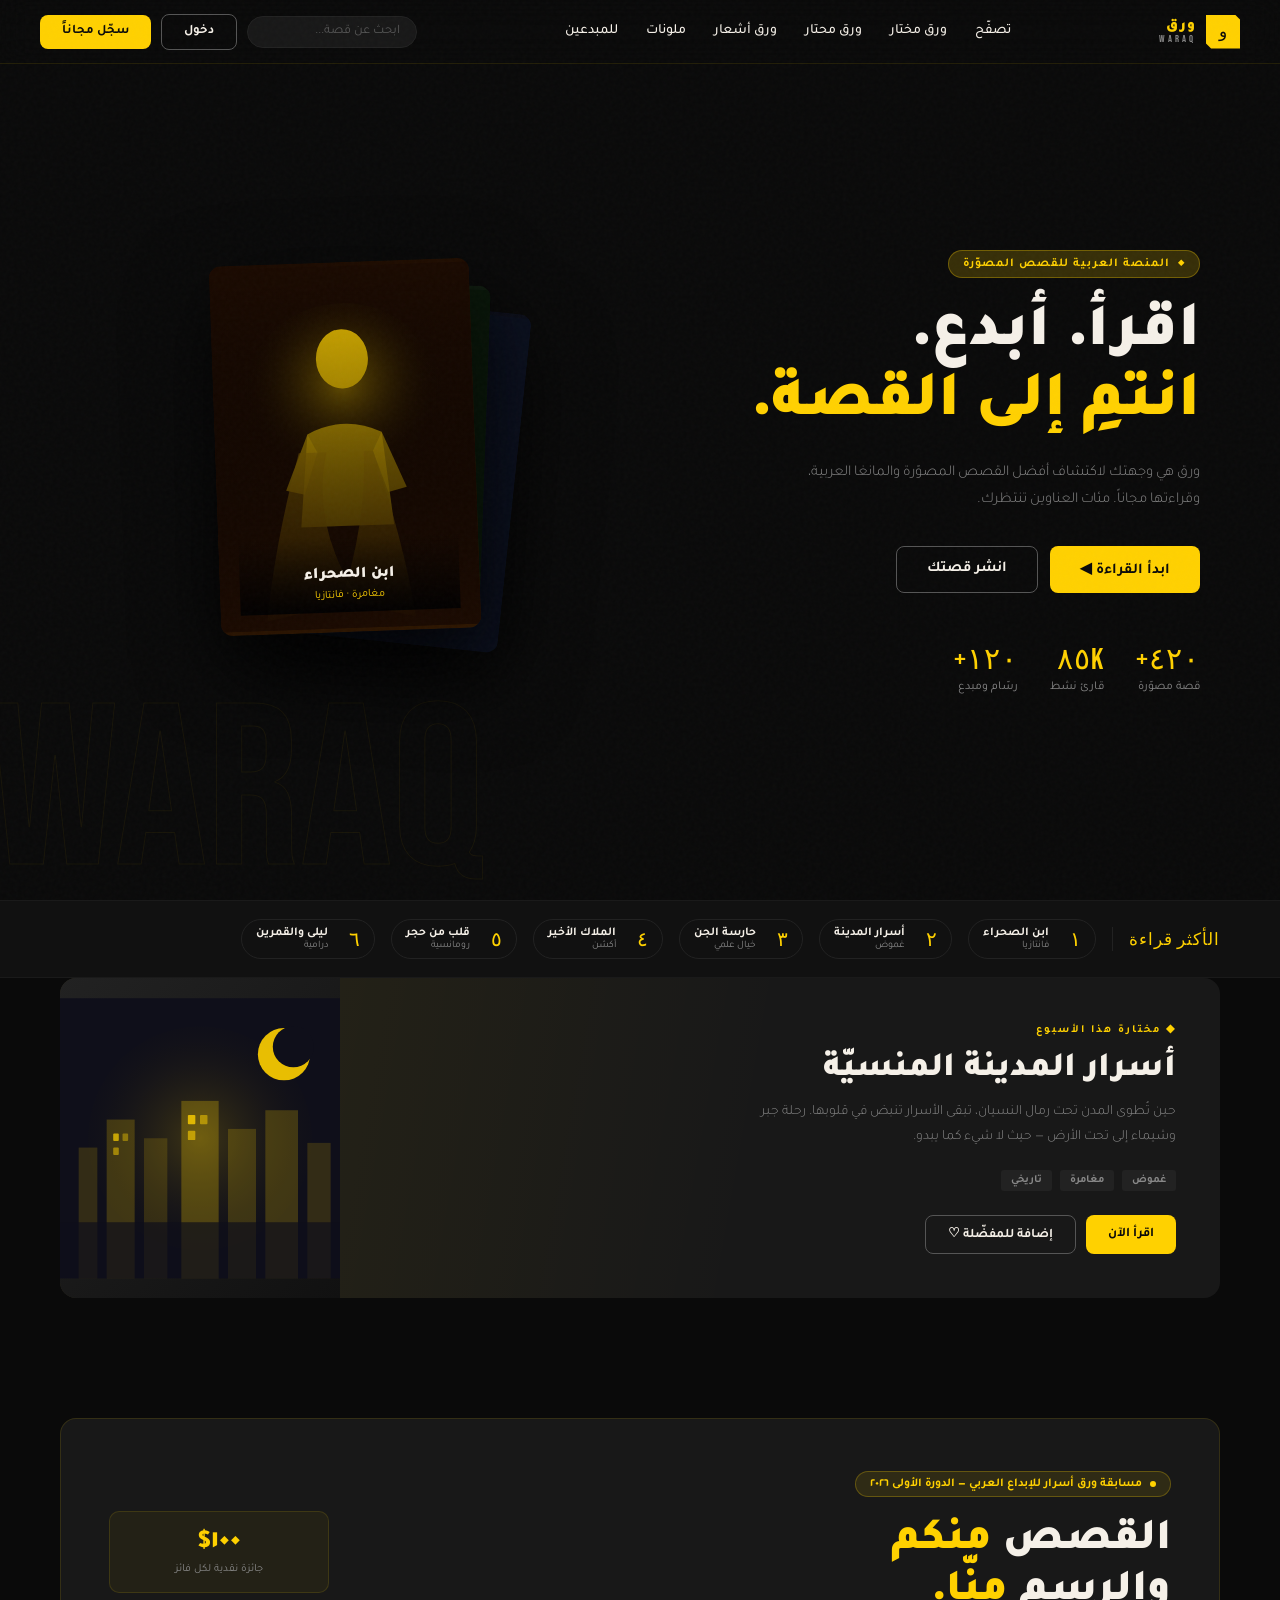
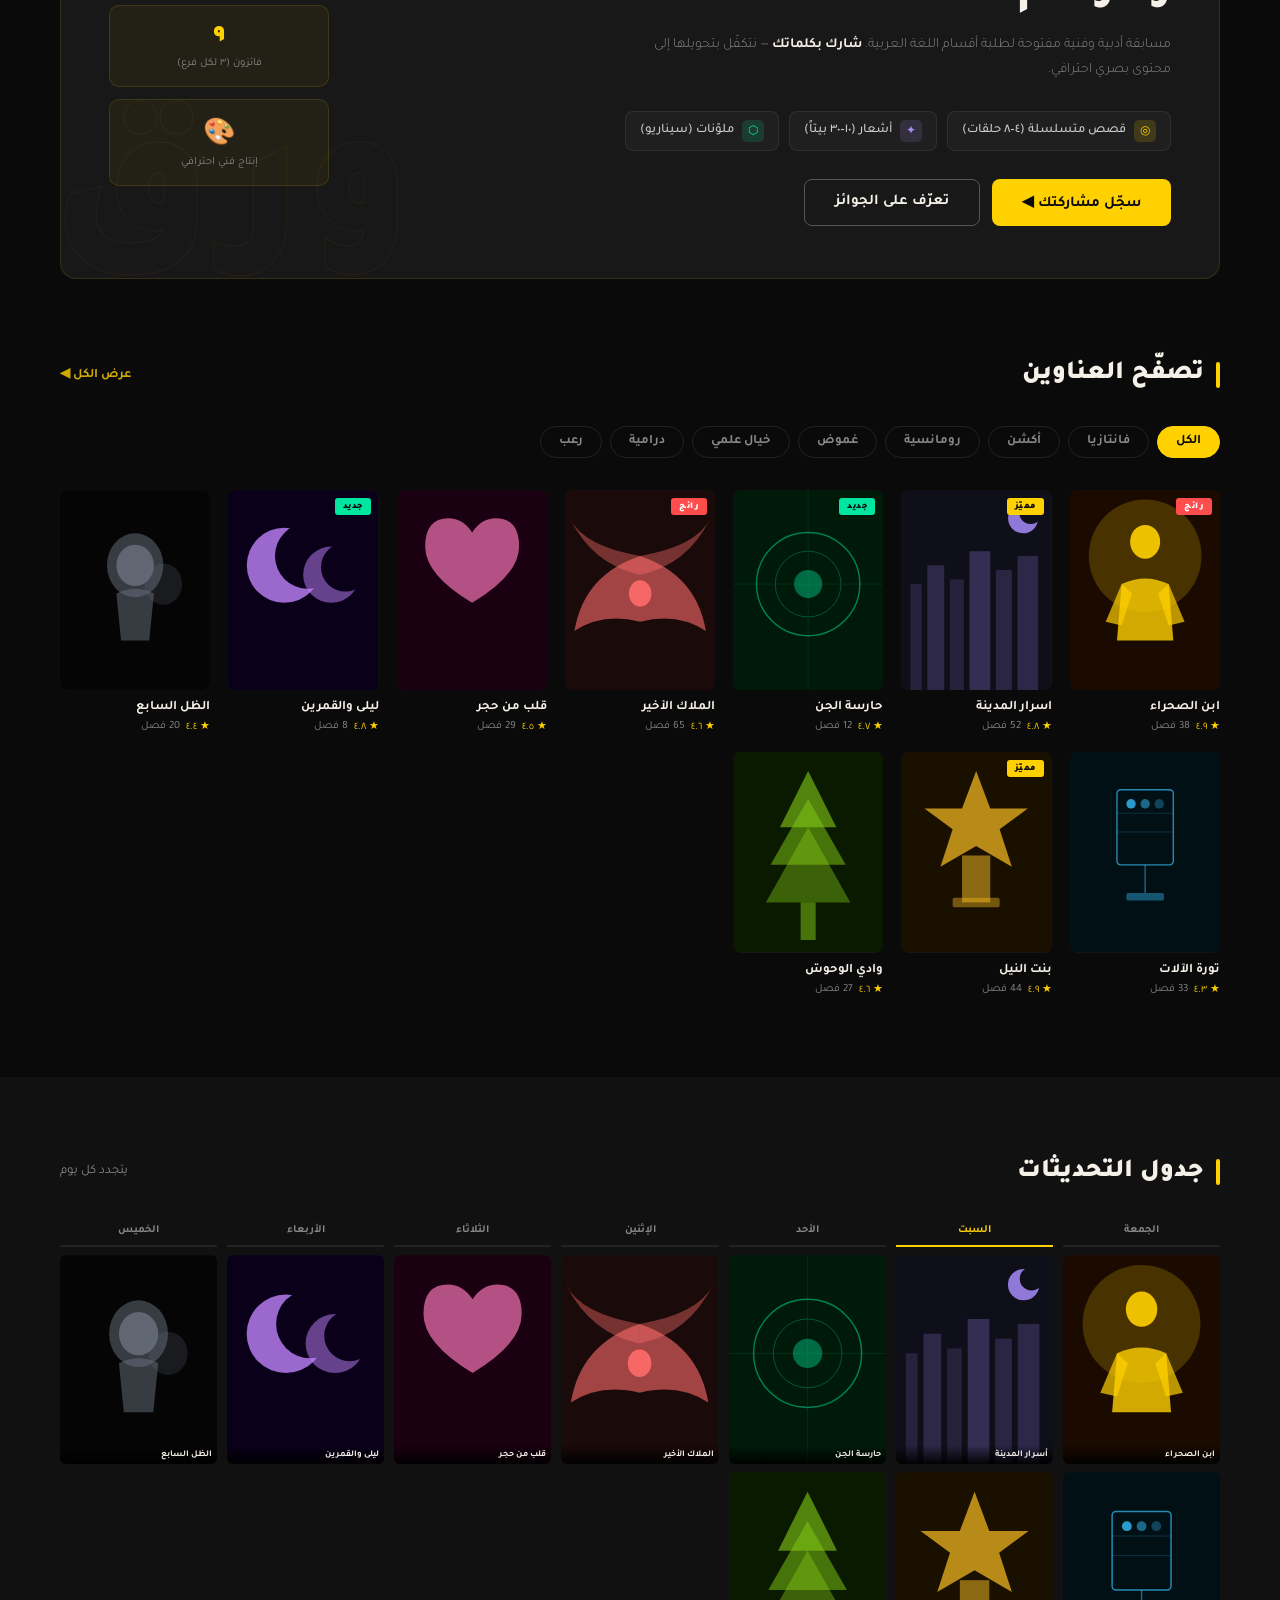
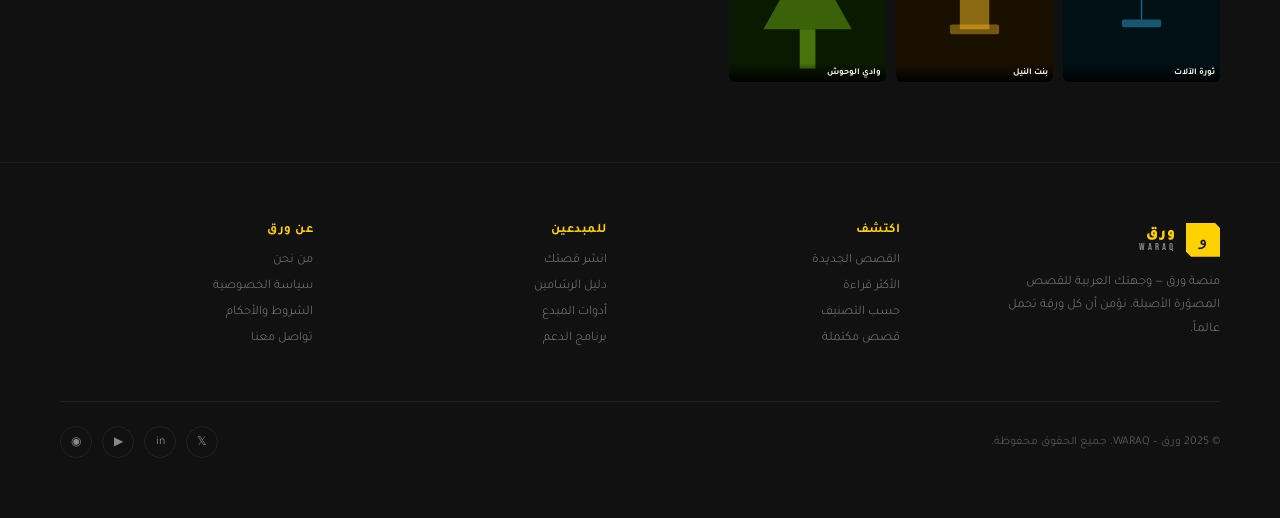
==== commit b27d7887: "made the competition hero in the index page" ====
--- a/index.html
+++ b/index.html
@@ -55,7 +55,6 @@
     <a class="btn btn-primary" href="auth.html">سجّل مجاناً</a>
   </div>
 </div>
-
 
 <!-- ═══ HERO ═══ -->
 <section class="hero" id="home">
@@ -143,7 +142,6 @@
   </div>
 </section>
 
-
 <!-- ═══ TRENDING STRIP ═══ -->
 <div class="trending-strip" id="trending">
   <span class="trending-label">الأكثر قراءة</span>
@@ -203,6 +201,38 @@
   </div>
 </div>
 
+<!-- ═══ COMPETITION HERO ═══ -->
+<section id="competition" style="padding: 60px 60px 0;">
+  <div class="comp-hero">
+    <div class="comp-bg-text">ورق</div>
+
+    <div class="comp-content">
+      <div class="comp-badge">
+        <span class="comp-badge-dot"></span>
+        مسابقة ورق أسرار للإبداع العربي — الدورة الأولى ٢٠٢٦
+      </div>
+      <h2 class="comp-title">القصص <span>منكم</span><br>والرسم <span>منّا.</span></h2>
+      <p class="comp-sub">مسابقة أدبية وفنية مفتوحة لطلبة أقسام اللغة العربية. <strong>شارك بكلماتك</strong> — نتكفّل بتحويلها إلى محتوى بصري احترافي.</p>
+
+      <div class="comp-branches">
+        <div class="comp-branch"><span class="comp-branch-icon" style="background:rgba(255,209,0,0.15);color:#FFD100">◎</span>قصص متسلسلة (٤–٨ حلقات)</div>
+        <div class="comp-branch"><span class="comp-branch-icon" style="background:rgba(167,139,250,0.15);color:#a78bfa">✦</span>أشعار (١٠–٣٠ بيتاً)</div>
+        <div class="comp-branch"><span class="comp-branch-icon" style="background:rgba(0,229,160,0.15);color:#00e5a0">⬡</span>ملوّنات (سيناريو)</div>
+      </div>
+
+      <div class="comp-actions">
+        <a class="btn btn-primary btn-xl" href="competition.html">سجّل مشاركتك ◀</a>
+        <a class="btn btn-outline btn-xl" href="competition.html#prizes">تعرّف على الجوائز</a>
+      </div>
+    </div>
+
+    <div class="comp-prizes">
+      <div class="comp-prize-card"><span class="comp-prize-val">١٠٠$</span><span class="comp-prize-label">جائزة نقدية لكل فائز</span></div>
+      <div class="comp-prize-card"><span class="comp-prize-val">٩</span><span class="comp-prize-label">فائزون (٣ لكل فرع)</span></div>
+      <div class="comp-prize-card"><span class="comp-prize-val">🎨</span><span class="comp-prize-label">إنتاج فني احترافي</span></div>
+    </div>
+  </div>
+</section>
 
 <!-- ═══ BROWSE ═══ -->
 <section id="browse">
@@ -264,9 +294,9 @@
       </div>
       <div class="footer-col">
         <h4>عن ورق</h4>
-        <a href="#">من نحن</a>
-        <a href="#">سياسة الخصوصية</a>
-        <a href="#">الشروط والأحكام</a>
+        <a href="about.html">من نحن</a>
+        <a href="privacy.html">سياسة الخصوصية</a>
+        <a href="terms.html">الشروط والأحكام</a>
         <a href="#">تواصل معنا</a>
       </div>
     </div>
--- a/style.css
+++ b/style.css
@@ -307,6 +307,90 @@
 .cover-title { font-size: 16px; font-weight: 900; color: var(--white); }
 .cover-genre { font-size: 11px; color: var(--yellow); margin-top: 4px; }
 
+/* ══════════════════════════════════════════
+   COMPETITION HERO
+   ══════════════════════════════════════════ */
+.comp-hero {
+  background: var(--dark2);
+  border: 1px solid rgba(255,209,0,0.12);
+  border-radius: 16px;
+  padding: 52px 48px;
+  display: grid;
+  grid-template-columns: 1fr 220px;
+  gap: 40px;
+  align-items: center;
+  position: relative;
+  overflow: hidden;
+}
+.comp-bg-text {
+  position: absolute; bottom: -30px; left: -10px;
+  font-size: 200px; font-weight: 900;
+  color: transparent;
+  -webkit-text-stroke: 1px rgba(255,209,0,0.05);
+  pointer-events: none; user-select: none; line-height: 1;
+  font-family: var(--font-arabic);
+}
+.comp-badge {
+  display: inline-flex; align-items: center; gap: 8px;
+  background: rgba(255,209,0,0.1);
+  border: 1px solid rgba(255,209,0,0.25);
+  border-radius: 20px; padding: 5px 14px;
+  font-size: 12px; font-weight: 700; color: var(--yellow);
+  margin-bottom: 20px; width: fit-content;
+}
+.comp-badge-dot {
+  width: 6px; height: 6px; border-radius: 50%;
+  background: var(--yellow);
+  animation: pulse 1.6s ease infinite;
+}
+.comp-title {
+  font-size: clamp(28px, 4vw, 44px);
+  font-weight: 900; line-height: 1.15; margin-bottom: 14px;
+}
+.comp-title span { color: var(--yellow); }
+.comp-sub {
+  font-size: 14px; color: var(--gray); line-height: 1.8;
+  font-weight: 300; margin-bottom: 28px; max-width: 520px;
+}
+.comp-sub strong { color: var(--white); font-weight: 600; }
+.comp-branches {
+  display: flex; gap: 10px; flex-wrap: wrap; margin-bottom: 28px;
+}
+.comp-branch {
+  display: flex; align-items: center; gap: 8px;
+  background: rgba(255,255,255,0.03);
+  border: 1px solid rgba(255,255,255,0.07);
+  border-radius: 8px; padding: 8px 14px;
+  font-size: 13px; color: #ccc; font-weight: 500;
+}
+.comp-branch-icon {
+  width: 22px; height: 22px; border-radius: 5px;
+  display: flex; align-items: center; justify-content: center;
+  font-size: 12px; flex-shrink: 0;
+}
+.comp-actions { display: flex; gap: 12px; flex-wrap: wrap; }
+.comp-prizes {
+  display: flex; flex-direction: column; gap: 12px; position: relative; z-index: 1;
+}
+.comp-prize-card {
+  background: rgba(255,209,0,0.05);
+  border: 1px solid rgba(255,209,0,0.12);
+  border-radius: 10px; padding: 16px;
+  text-align: center; display: flex; flex-direction: column; gap: 4px;
+}
+.comp-prize-val {
+  font-size: 26px; font-weight: 900; color: var(--yellow);
+}
+.comp-prize-label { font-size: 11px; color: var(--gray); }
+
+@media (max-width: 768px) {
+  .comp-hero { grid-template-columns: 1fr; padding: 32px 24px; }
+  .comp-prizes { flex-direction: row; flex-wrap: wrap; }
+  .comp-prize-card { flex: 1; min-width: 100px; }
+}
+@media (max-width: 480px) {
+  #competition { padding: 40px 20px 0; }
+}
 
 /* ══════════════════════════════════════════
    SECTION COMMON
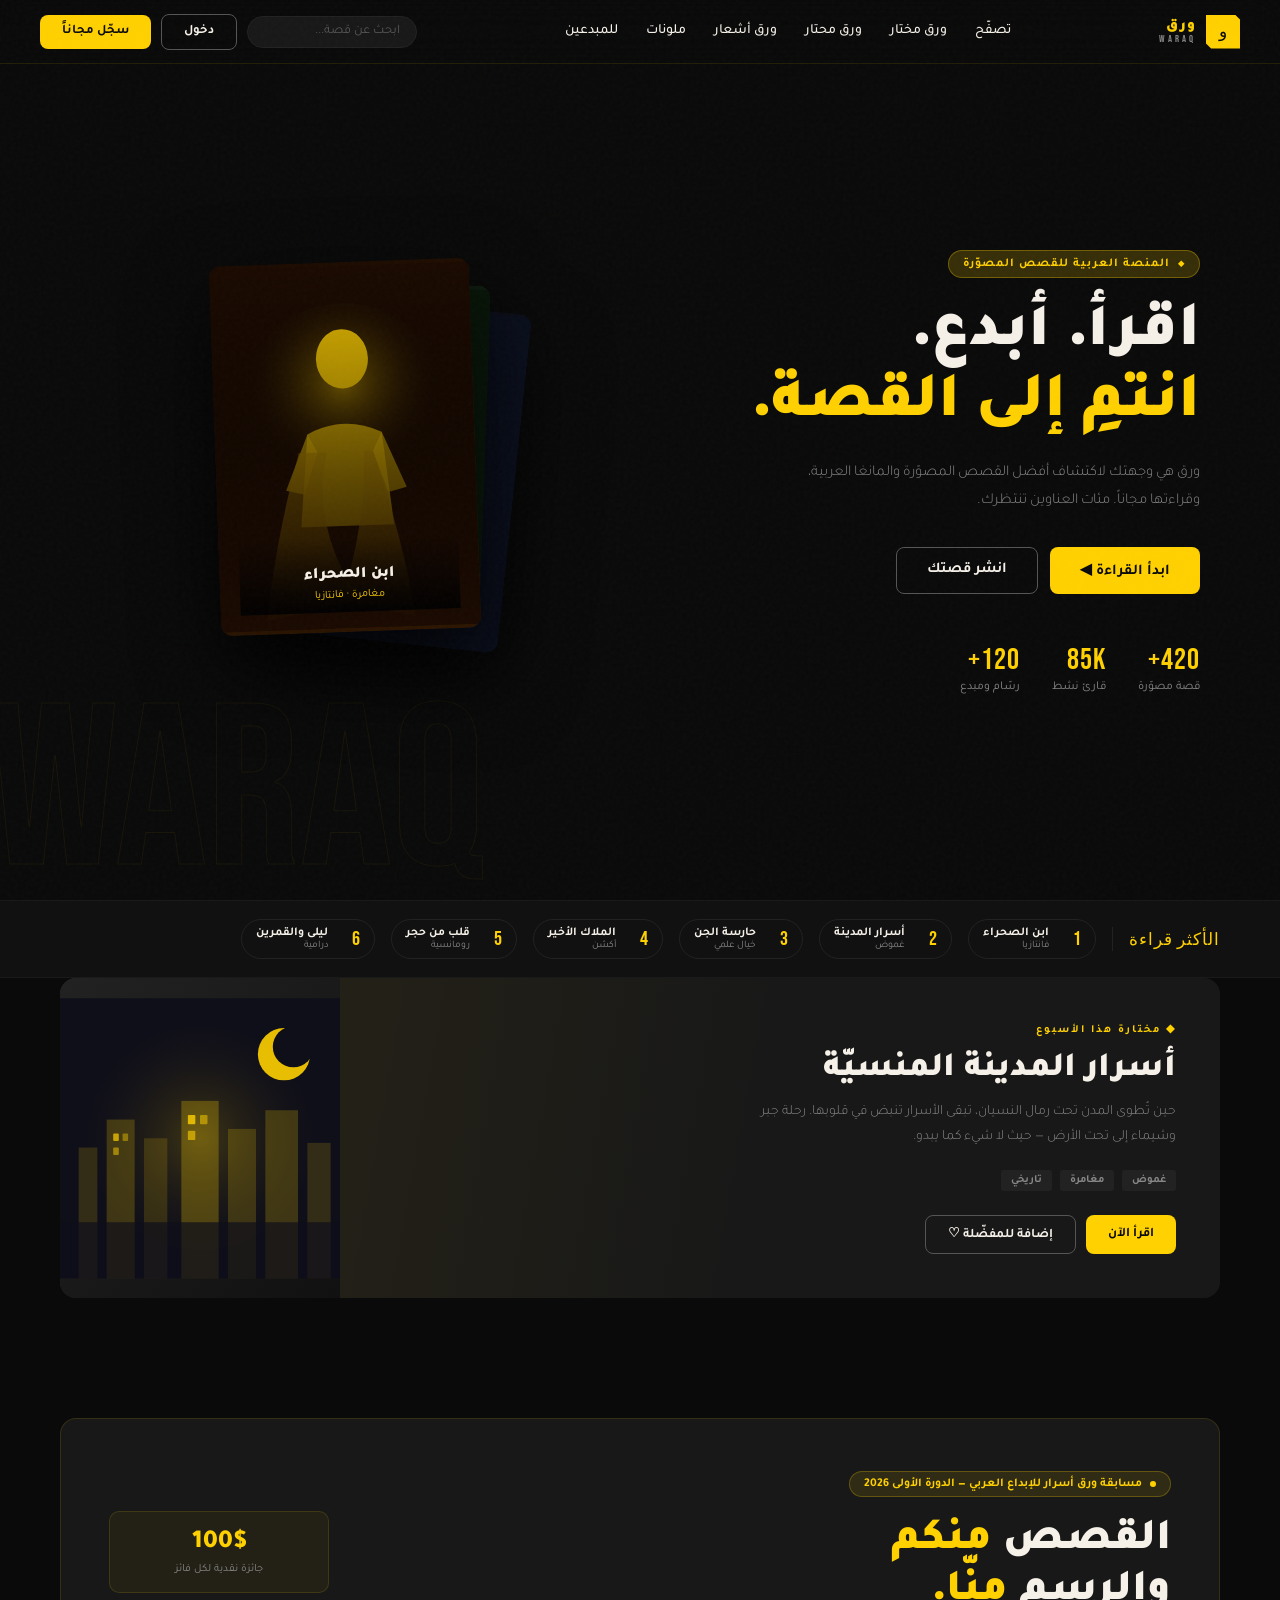
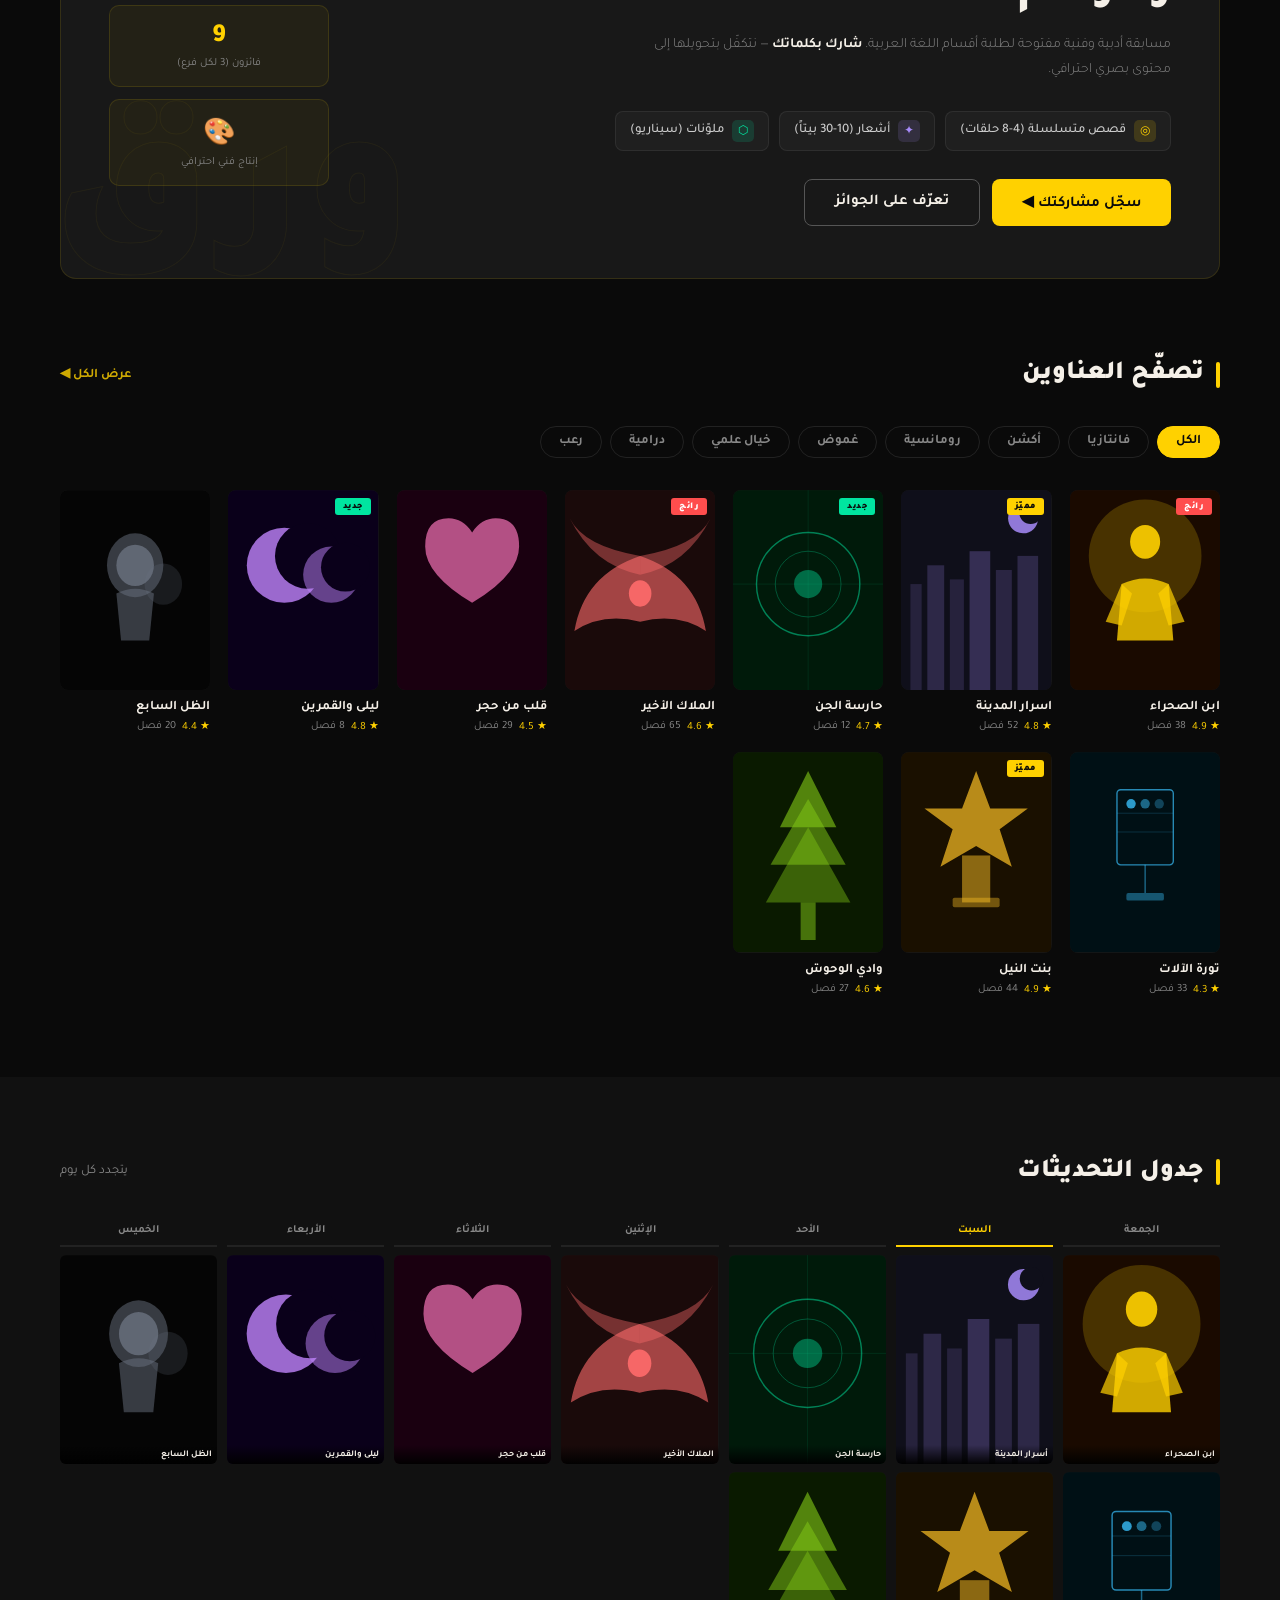
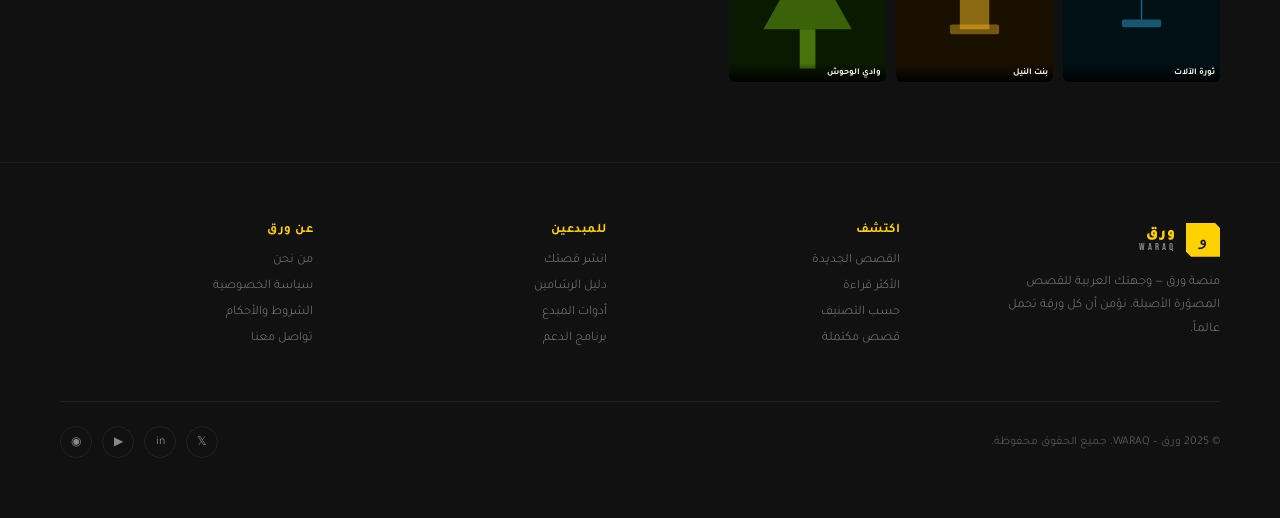
==== commit cf2c0ef6: "turned numbers from indian to arabic numbers" ====
--- a/index.html
+++ b/index.html
@@ -12,7 +12,7 @@
 
 <!-- ═══ NAVIGATION ═══ -->
 <nav>
-  <a class="nav-logo" href="#">
+  <a class="nav-logo" href="index.html">
     <div class="nav-logo-icon"><span>و</span></div>
     <div class="nav-logo-text">
       <span class="nav-logo-ar">ورق</span>
@@ -68,15 +68,15 @@
     </div>
     <div class="hero-stats">
       <div class="hero-stat">
-        <span class="hero-stat-num">٤٢٠+</span>
+        <span class="hero-stat-num">420+</span>
         <span class="hero-stat-label">قصة مصوّرة</span>
       </div>
       <div class="hero-stat">
-        <span class="hero-stat-num">٨٥K</span>
+        <span class="hero-stat-num">85K</span>
         <span class="hero-stat-label">قارئ نشط</span>
       </div>
       <div class="hero-stat">
-        <span class="hero-stat-num">١٢٠+</span>
+        <span class="hero-stat-num">120+</span>
         <span class="hero-stat-label">رسّام ومبدع</span>
       </div>
     </div>
@@ -146,12 +146,12 @@
 <div class="trending-strip" id="trending">
   <span class="trending-label">الأكثر قراءة</span>
   <div class="trending-divider"></div>
-  <div class="trending-item" onclick="window.location.href='series.html'"><span class="trending-rank">١</span><div class="trending-info"><span class="trending-name">ابن الصحراء</span><span class="trending-cat">فانتازيا</span></div></div>
-  <div class="trending-item" onclick="window.location.href='series.html'"><span class="trending-rank">٢</span><div class="trending-info"><span class="trending-name">أسرار المدينة</span><span class="trending-cat">غموض</span></div></div>
-  <div class="trending-item" onclick="window.location.href='series.html'"><span class="trending-rank">٣</span><div class="trending-info"><span class="trending-name">حارسة الجن</span><span class="trending-cat">خيال علمي</span></div></div>
-  <div class="trending-item" onclick="window.location.href='series.html'"><span class="trending-rank">٤</span><div class="trending-info"><span class="trending-name">الملاك الأخير</span><span class="trending-cat">أكشن</span></div></div>
-  <div class="trending-item" onclick="window.location.href='series.html'"><span class="trending-rank">٥</span><div class="trending-info"><span class="trending-name">قلب من حجر</span><span class="trending-cat">رومانسية</span></div></div>
-  <div class="trending-item" onclick="window.location.href='series.html'"><span class="trending-rank">٦</span><div class="trending-info"><span class="trending-name">ليلى والقمرين</span><span class="trending-cat">درامية</span></div></div>
+  <div class="trending-item" onclick="window.location.href='series.html'"><span class="trending-rank">1</span><div class="trending-info"><span class="trending-name">ابن الصحراء</span><span class="trending-cat">فانتازيا</span></div></div>
+  <div class="trending-item" onclick="window.location.href='series.html'"><span class="trending-rank">2</span><div class="trending-info"><span class="trending-name">أسرار المدينة</span><span class="trending-cat">غموض</span></div></div>
+  <div class="trending-item" onclick="window.location.href='series.html'"><span class="trending-rank">3</span><div class="trending-info"><span class="trending-name">حارسة الجن</span><span class="trending-cat">خيال علمي</span></div></div>
+  <div class="trending-item" onclick="window.location.href='series.html'"><span class="trending-rank">4</span><div class="trending-info"><span class="trending-name">الملاك الأخير</span><span class="trending-cat">أكشن</span></div></div>
+  <div class="trending-item" onclick="window.location.href='series.html'"><span class="trending-rank">5</span><div class="trending-info"><span class="trending-name">قلب من حجر</span><span class="trending-cat">رومانسية</span></div></div>
+  <div class="trending-item" onclick="window.location.href='series.html'"><span class="trending-rank">6</span><div class="trending-info"><span class="trending-name">ليلى والقمرين</span><span class="trending-cat">درامية</span></div></div>
 </div>
 
 
@@ -209,14 +209,14 @@
     <div class="comp-content">
       <div class="comp-badge">
         <span class="comp-badge-dot"></span>
-        مسابقة ورق أسرار للإبداع العربي — الدورة الأولى ٢٠٢٦
+        مسابقة ورق أسرار للإبداع العربي — الدورة الأولى 2026
       </div>
       <h2 class="comp-title">القصص <span>منكم</span><br>والرسم <span>منّا.</span></h2>
       <p class="comp-sub">مسابقة أدبية وفنية مفتوحة لطلبة أقسام اللغة العربية. <strong>شارك بكلماتك</strong> — نتكفّل بتحويلها إلى محتوى بصري احترافي.</p>
 
       <div class="comp-branches">
-        <div class="comp-branch"><span class="comp-branch-icon" style="background:rgba(255,209,0,0.15);color:#FFD100">◎</span>قصص متسلسلة (٤–٨ حلقات)</div>
-        <div class="comp-branch"><span class="comp-branch-icon" style="background:rgba(167,139,250,0.15);color:#a78bfa">✦</span>أشعار (١٠–٣٠ بيتاً)</div>
+        <div class="comp-branch"><span class="comp-branch-icon" style="background:rgba(255,209,0,0.15);color:#FFD100">◎</span>قصص متسلسلة (4-8 حلقات)</div>
+        <div class="comp-branch"><span class="comp-branch-icon" style="background:rgba(167,139,250,0.15);color:#a78bfa">✦</span>أشعار (10-30 بيتاً)</div>
         <div class="comp-branch"><span class="comp-branch-icon" style="background:rgba(0,229,160,0.15);color:#00e5a0">⬡</span>ملوّنات (سيناريو)</div>
       </div>
 
@@ -227,8 +227,8 @@
     </div>
 
     <div class="comp-prizes">
-      <div class="comp-prize-card"><span class="comp-prize-val">١٠٠$</span><span class="comp-prize-label">جائزة نقدية لكل فائز</span></div>
-      <div class="comp-prize-card"><span class="comp-prize-val">٩</span><span class="comp-prize-label">فائزون (٣ لكل فرع)</span></div>
+      <div class="comp-prize-card"><span class="comp-prize-val">100$</span><span class="comp-prize-label">جائزة نقدية لكل فائز</span></div>
+      <div class="comp-prize-card"><span class="comp-prize-val">9</span><span class="comp-prize-label">فائزون (3 لكل فرع)</span></div>
       <div class="comp-prize-card"><span class="comp-prize-val">🎨</span><span class="comp-prize-label">إنتاج فني احترافي</span></div>
     </div>
   </div>
@@ -268,7 +268,7 @@
 <footer>
   <div class="footer-top">
     <div class="footer-brand">
-      <a class="nav-logo" href="#">
+      <a class="nav-logo" href="index.html">
         <div class="nav-logo-icon"><span>و</span></div>
         <div class="nav-logo-text">
           <span class="nav-logo-ar">ورق</span>
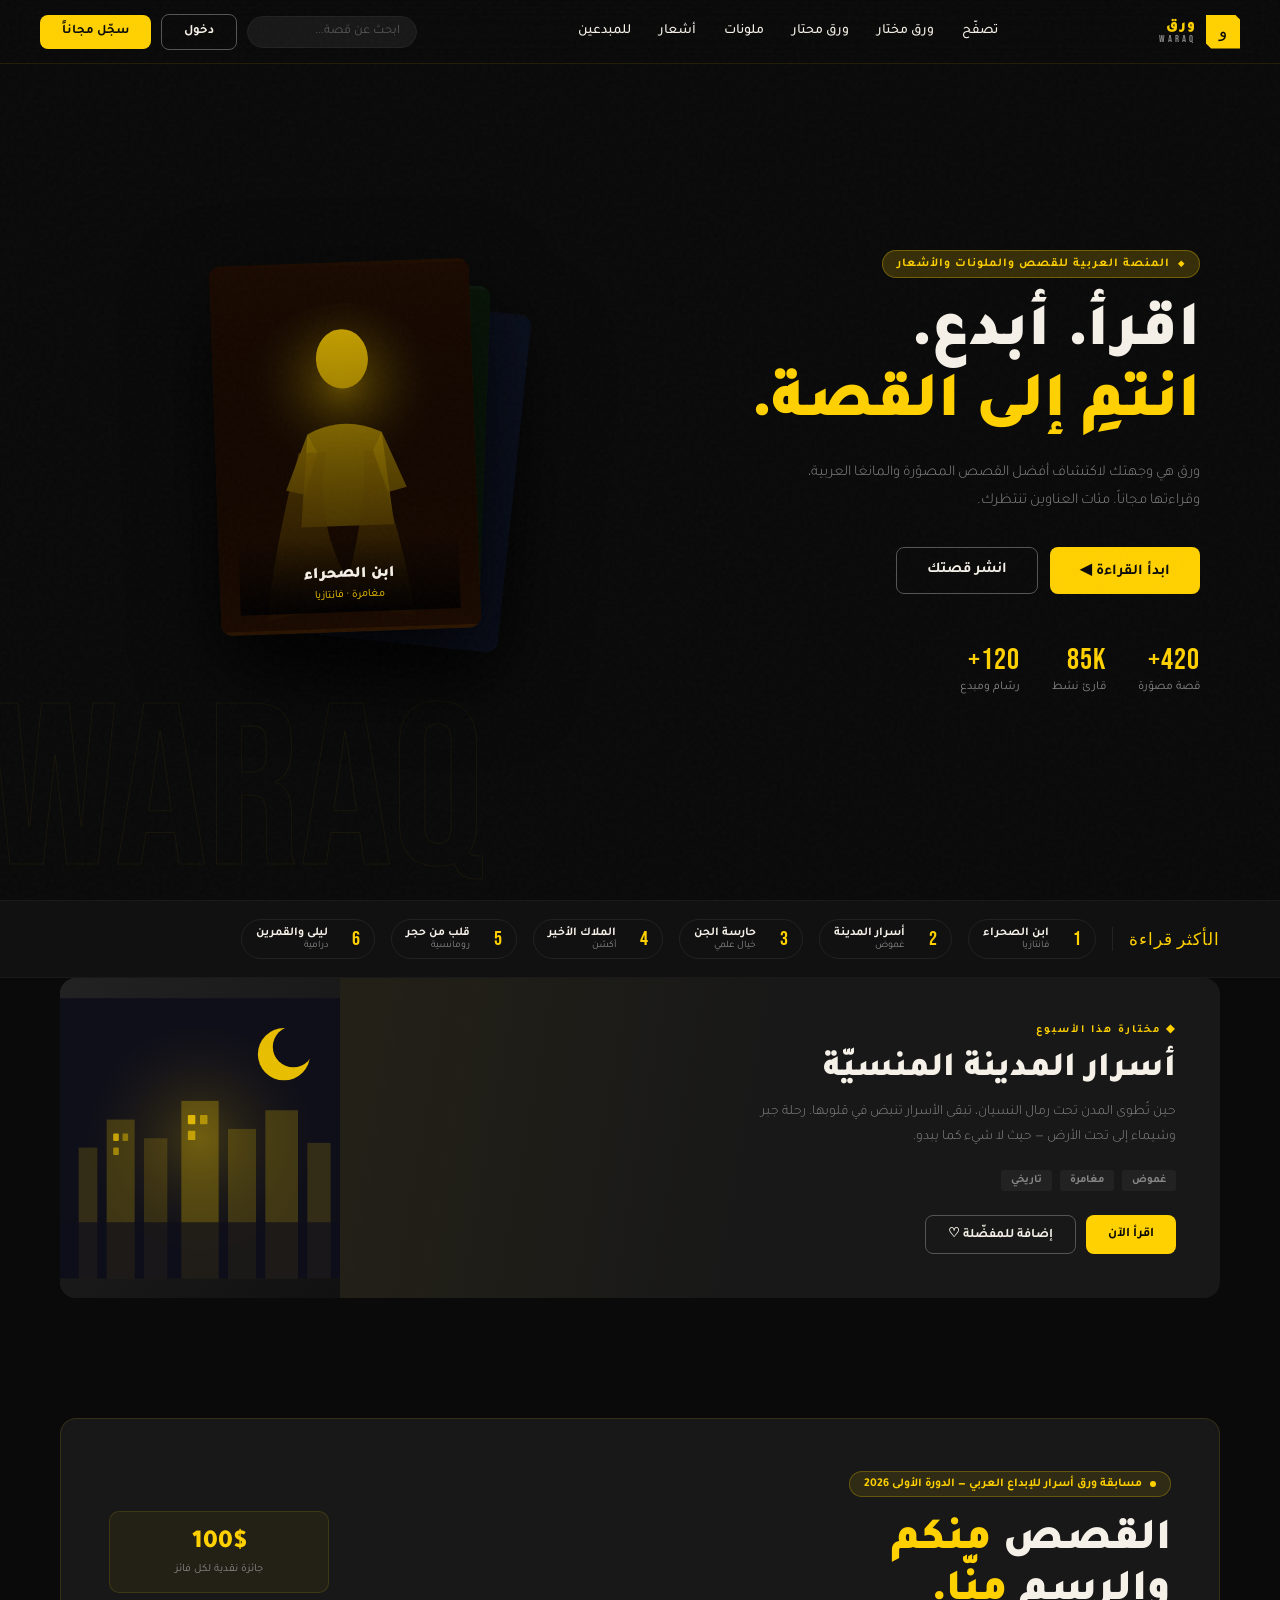
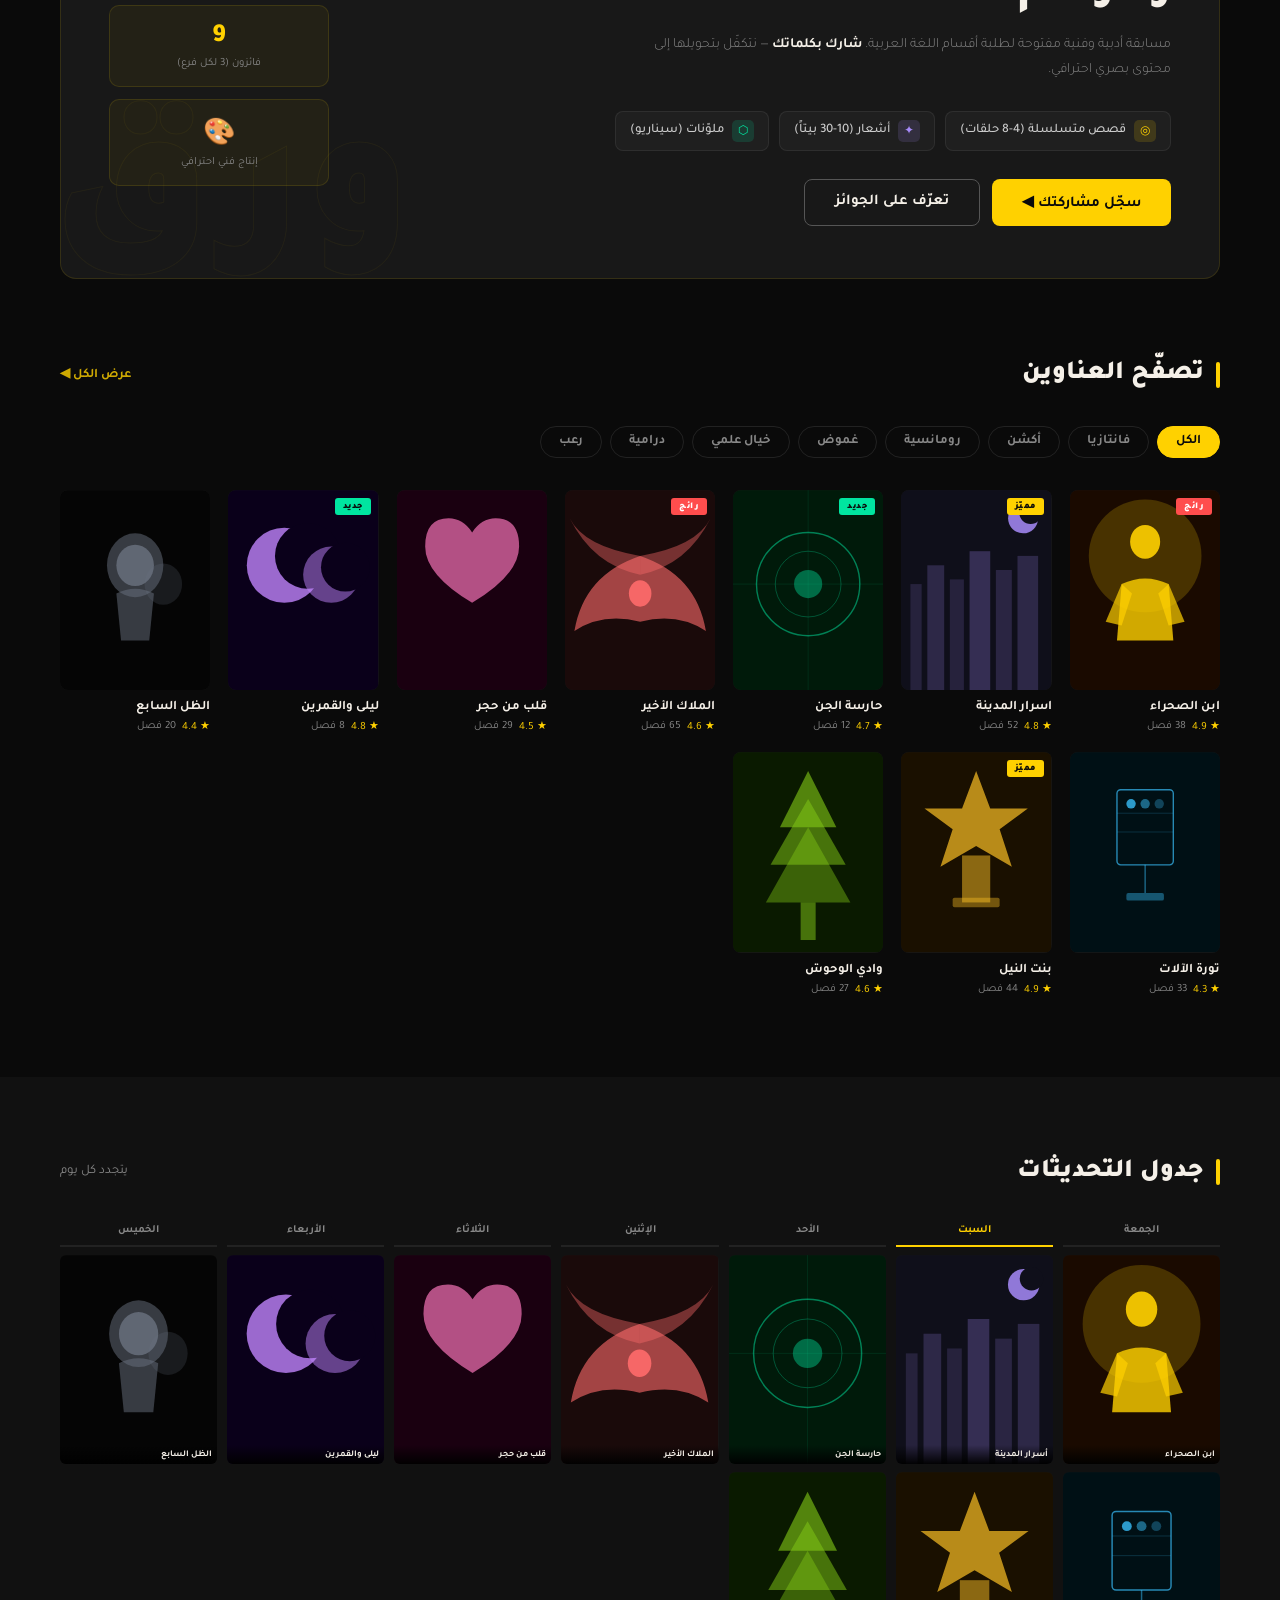
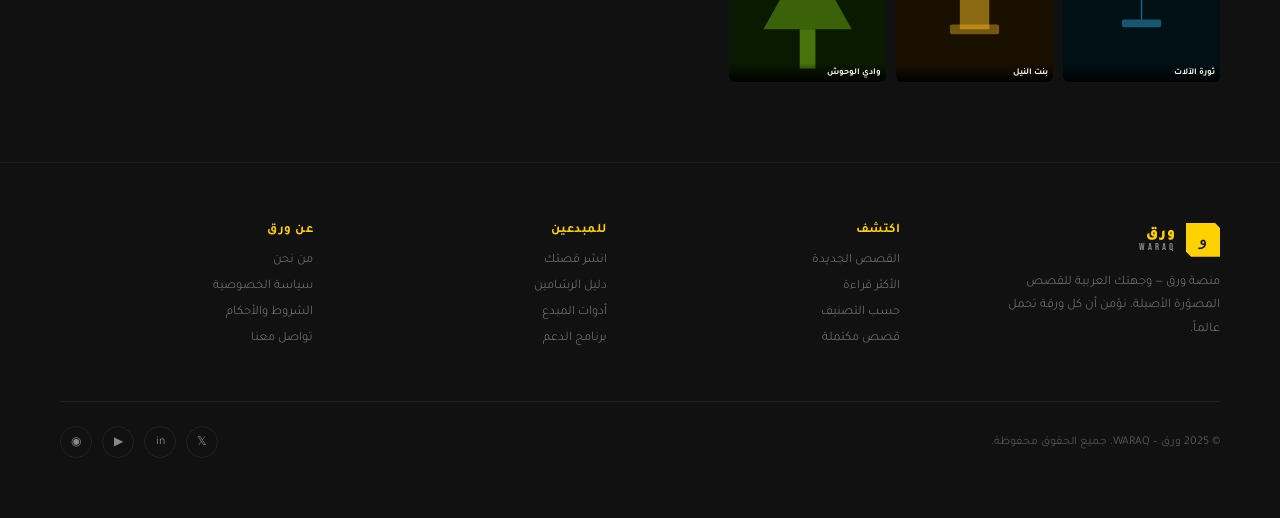
==== commit ceecc27b: "made the competition page" ====
--- a/index.html
+++ b/index.html
@@ -24,8 +24,8 @@
     <li><a href="browse.html">تصفّح</a></li>
     <li><a href="#schedule">ورق مختار</a></li>
     <li><a href="#trending">ورق محتار</a></li>
-    <li><a href="#trending">ورق أشعار</a></li>
     <li><a href="#trending">ملونات</a></li>
+    <li><a href="#trending">أشعار</a></li>
     <li><a href="#creators">للمبدعين</a></li>
   </ul>
 
@@ -45,8 +45,8 @@
     <li><a href="browse.html">تصفّح</a></li>
     <li><a href="#schedule">ورق مختار</a></li>
     <li><a href="#trending">ورق محتار</a></li>
-    <li><a href="#trending">ورق أشعار</a></li>
     <li><a href="#trending">ملونات</a></li>
+    <li><a href="#trending">أشعار</a></li>
     <li><a href="#creators">للمبدعين</a></li>
   </ul>
   <input class="drawer-search" type="text" placeholder="ابحث عن قصة...">
@@ -59,7 +59,7 @@
 <!-- ═══ HERO ═══ -->
 <section class="hero" id="home">
   <div class="hero-content">
-    <div class="hero-badge">المنصة العربية للقصص المصوّرة</div>
+    <div class="hero-badge">المنصة العربية للقصص والملونات والأشعار</div>
     <h1>اقرأ. أبدع.<br><span>انتمِ إلى القصة.</span></h1>
     <p>ورق هي وجهتك لاكتشاف أفضل القصص المصوّرة والمانغا العربية، وقراءتها مجاناً. مئات العناوين تنتظرك.</p>
     <div class="hero-ctas">
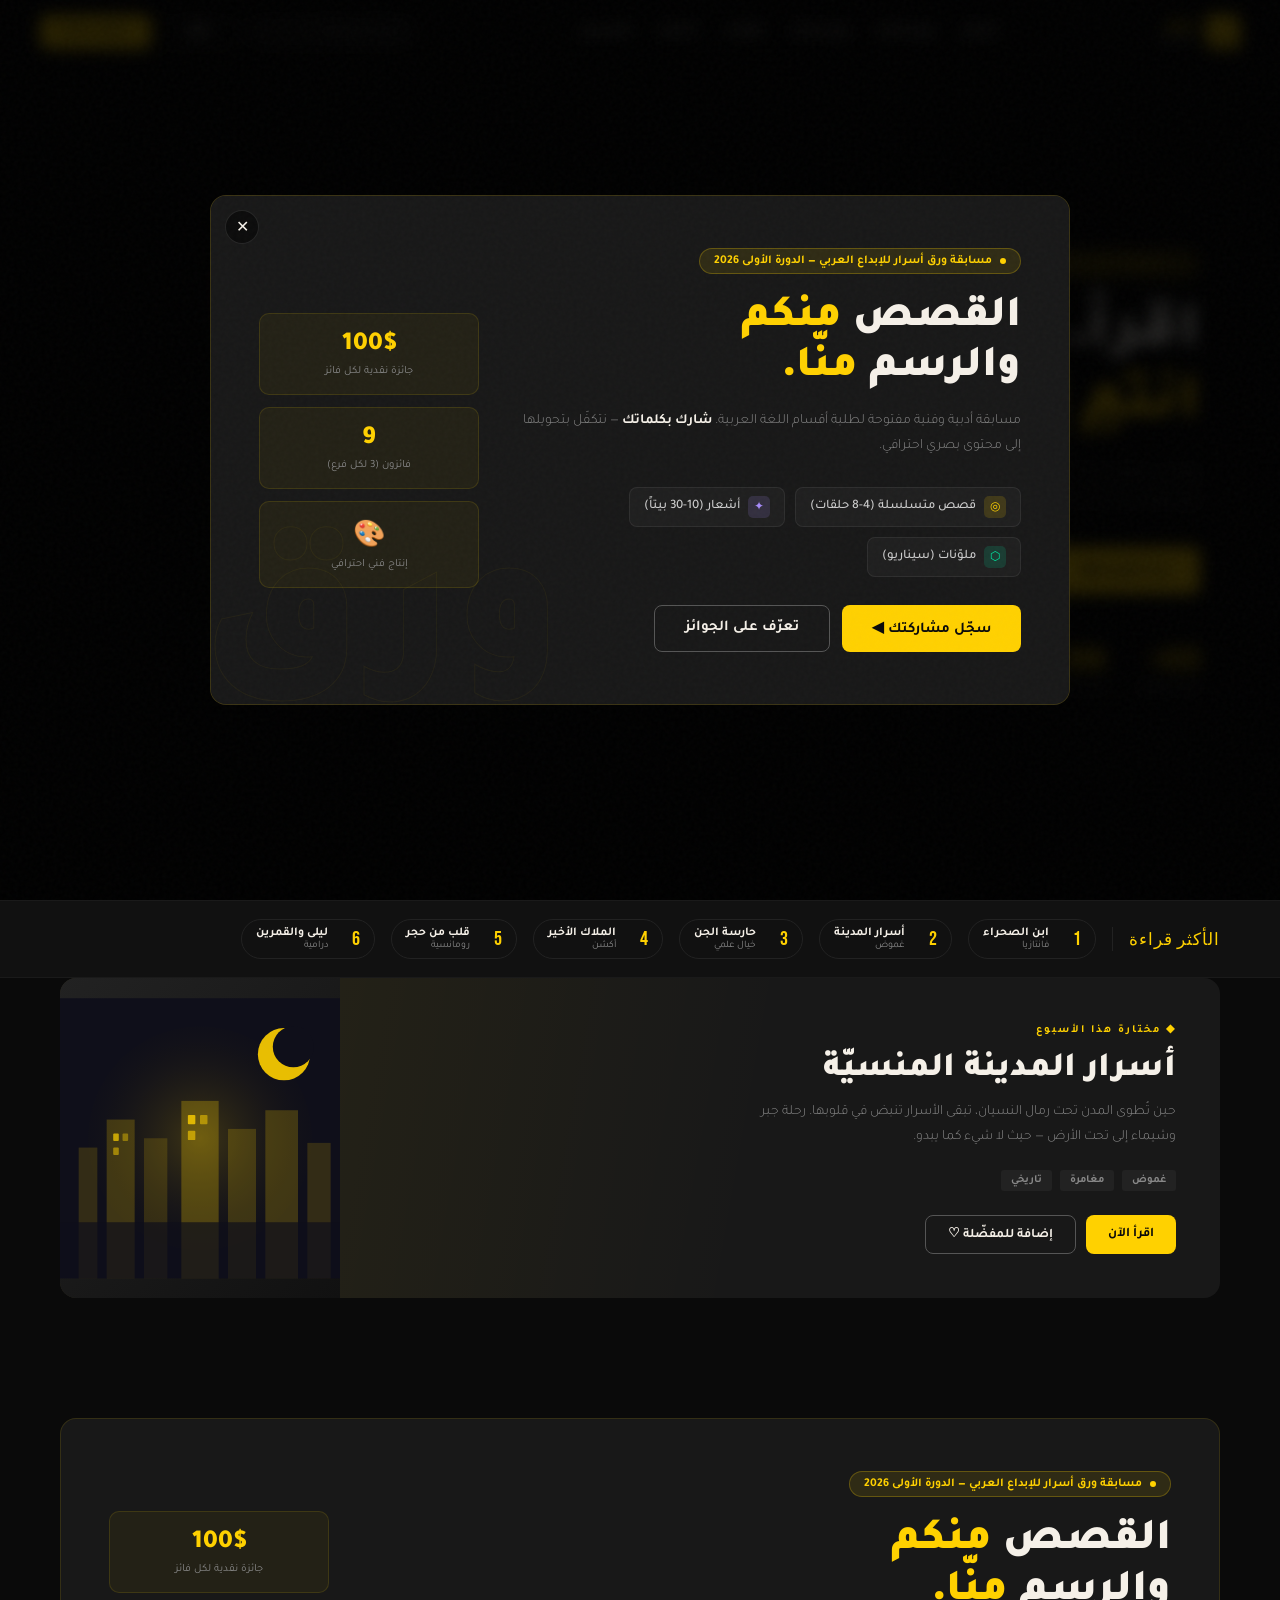
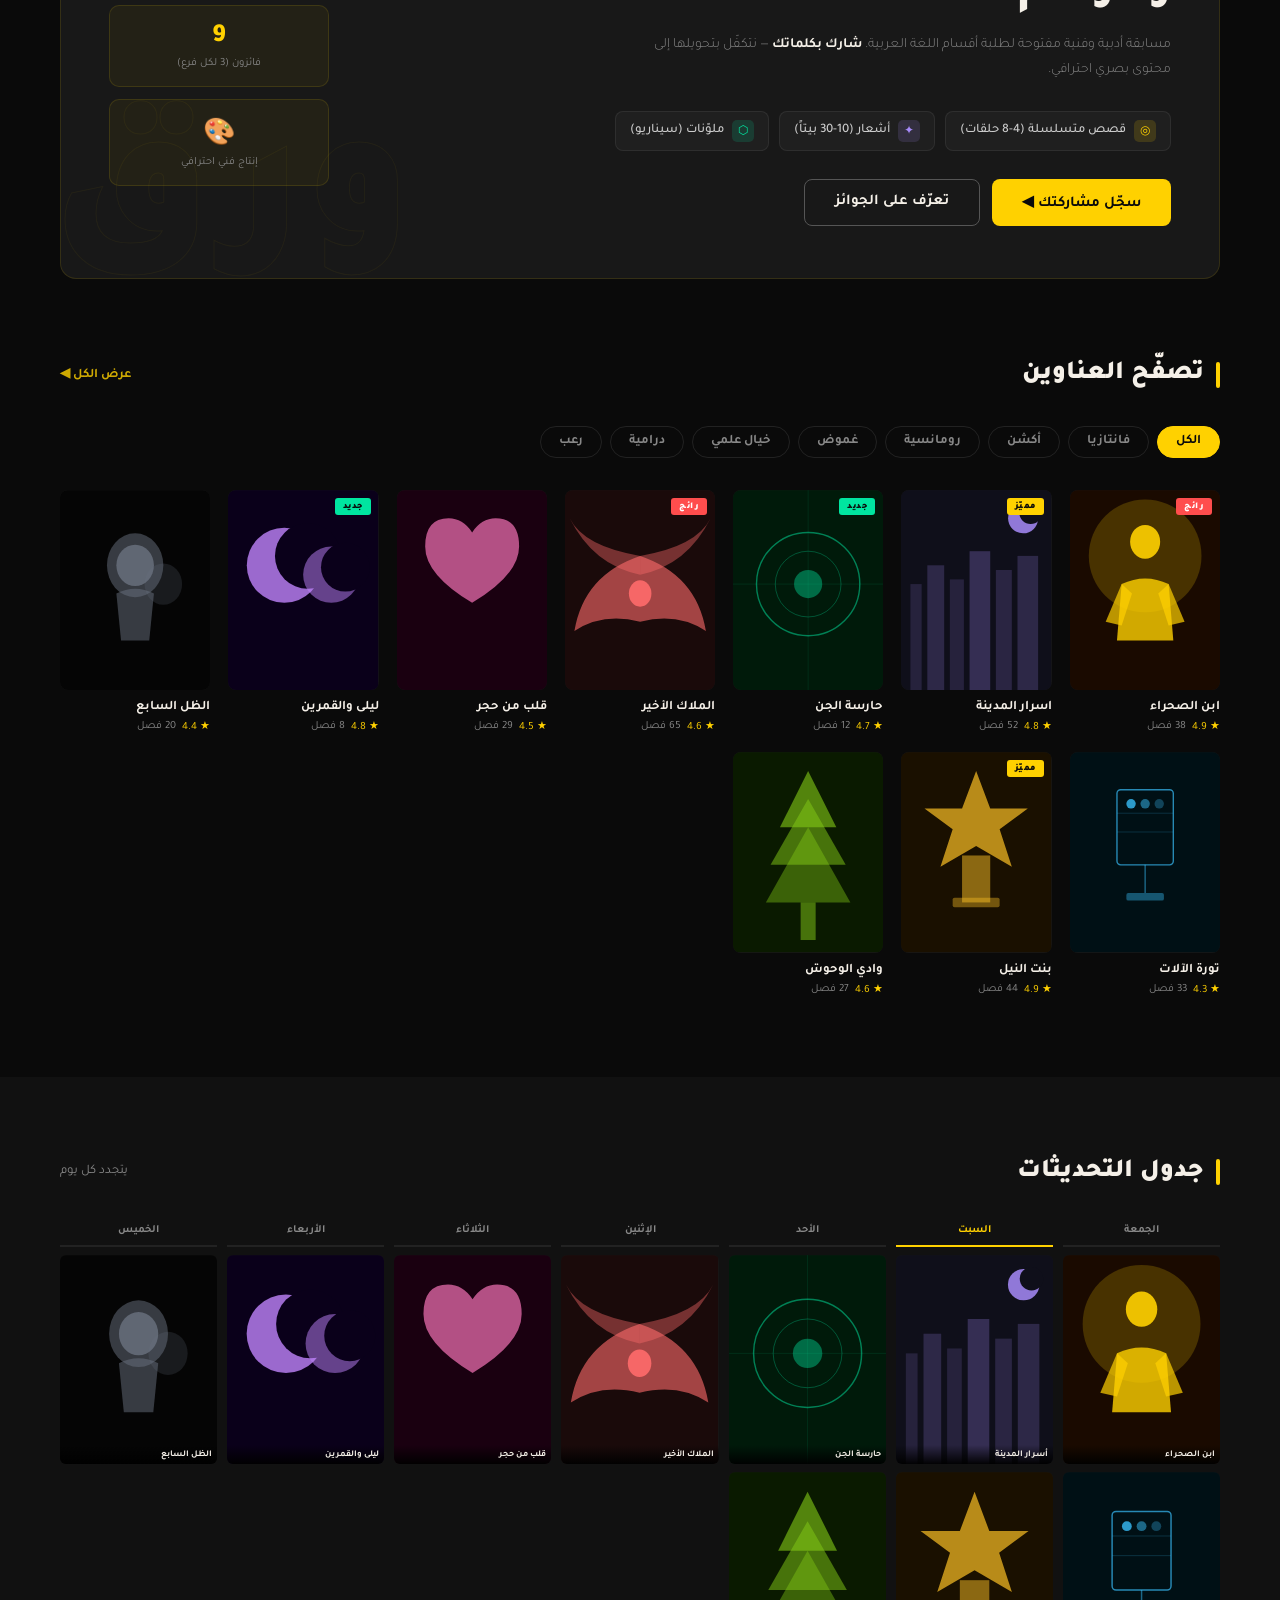
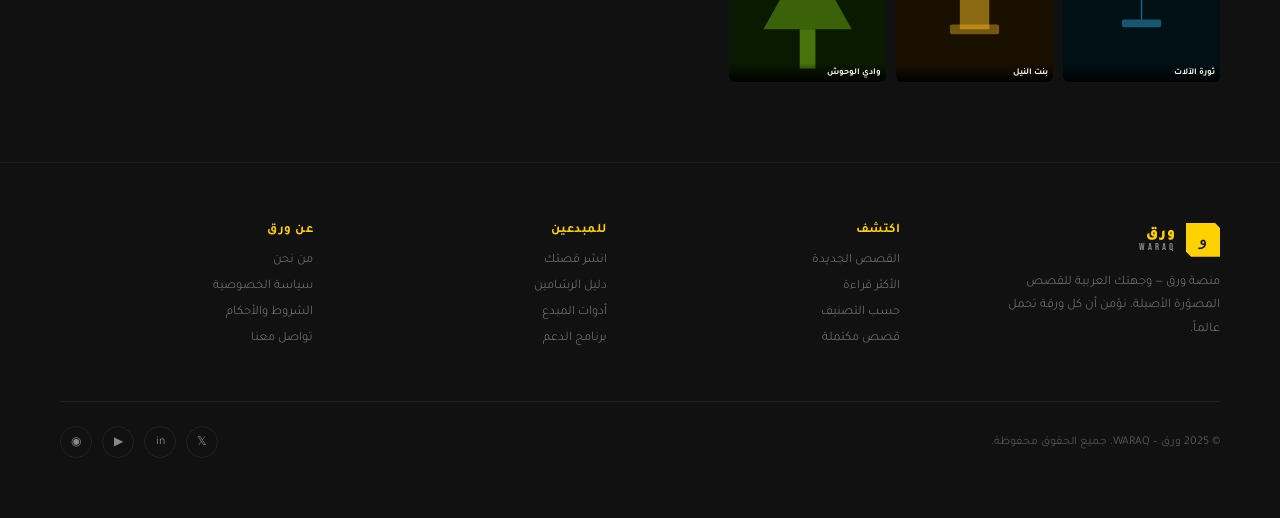
==== commit da147ff1: "made competition be a popup on first site open" ====
--- a/index.html
+++ b/index.html
@@ -333,6 +333,43 @@
   </div>
 </div>
 
+<!-- ═══ COMPETITION POPUP ═══ -->
+<div class="comp-popup-overlay" id="comp-popup-overlay" onclick="closeCompPopup(event)">
+  <div class="comp-popup">
+    <button class="comp-popup-close" onclick="closeCompPopup(true)">✕</button>
+    <!-- paste the entire contents of your existing .comp-hero div here -->
+    <div class="comp-hero" style="border-radius:0;border:none;margin:0">
+      <div class="comp-bg-text">ورق</div>
+
+      <div class="comp-content">
+        <div class="comp-badge">
+          <span class="comp-badge-dot"></span>
+          مسابقة ورق أسرار للإبداع العربي — الدورة الأولى 2026
+        </div>
+        <h2 class="comp-title">القصص <span>منكم</span><br>والرسم <span>منّا.</span></h2>
+        <p class="comp-sub">مسابقة أدبية وفنية مفتوحة لطلبة أقسام اللغة العربية. <strong>شارك بكلماتك</strong> — نتكفّل بتحويلها إلى محتوى بصري احترافي.</p>
+      
+        <div class="comp-branches">
+          <div class="comp-branch"><span class="comp-branch-icon" style="background:rgba(255,209,0,0.15);color:#FFD100">◎</span>قصص متسلسلة (4-8 حلقات)</div>
+          <div class="comp-branch"><span class="comp-branch-icon" style="background:rgba(167,139,250,0.15);color:#a78bfa">✦</span>أشعار (10-30 بيتاً)</div>
+          <div class="comp-branch"><span class="comp-branch-icon" style="background:rgba(0,229,160,0.15);color:#00e5a0">⬡</span>ملوّنات (سيناريو)</div>
+        </div>
+      
+        <div class="comp-actions">
+          <a class="btn btn-primary btn-xl" href="competition.html">سجّل مشاركتك ◀</a>
+          <a class="btn btn-outline btn-xl" href="competition.html#prizes">تعرّف على الجوائز</a>
+        </div>
+      </div>
+    
+      <div class="comp-prizes">
+        <div class="comp-prize-card"><span class="comp-prize-val">100$</span><span class="comp-prize-label">جائزة نقدية لكل فائز</span></div>
+        <div class="comp-prize-card"><span class="comp-prize-val">9</span><span class="comp-prize-label">فائزون (3 لكل فرع)</span></div>
+        <div class="comp-prize-card"><span class="comp-prize-val">🎨</span><span class="comp-prize-label">إنتاج فني احترافي</span></div>
+      </div>
+    </div>
+  </div>
+</div>
+
 <script src="main.js"></script>
 </body>
 </html>
--- a/style.css
+++ b/style.css
@@ -393,6 +393,42 @@
 }
 
 /* ══════════════════════════════════════════
+   COMPETITION popup
+   ══════════════════════════════════════════ */
+
+.comp-popup-overlay {
+  position: fixed; inset: 0; z-index: 1100;
+  background: rgba(0,0,0,0.85);
+  backdrop-filter: blur(8px);
+  display: flex; align-items: center; justify-content: center;
+  padding: 20px;
+  opacity: 0; pointer-events: none;
+  transition: opacity 0.4s;
+}
+.comp-popup-overlay.open { opacity: 1; pointer-events: all; }
+.comp-popup {
+  background: var(--dark2);
+  border: 1px solid rgba(255,209,0,0.15);
+  border-radius: 16px;
+  width: 100%; max-width: 860px;
+  max-height: 90vh; overflow-y: auto;
+  position: relative;
+  transform: scale(0.95) translateY(20px);
+  transition: transform 0.4s;
+  scrollbar-width: thin;
+}
+.comp-popup-overlay.open .comp-popup { transform: scale(1) translateY(0); }
+.comp-popup-close {
+  position: absolute; top: 14px; left: 14px; z-index: 10;
+  width: 34px; height: 34px; border-radius: 50%;
+  background: rgba(0,0,0,0.5); border: 1px solid rgba(255,255,255,0.1);
+  color: var(--white); font-size: 16px; cursor: pointer;
+  display: flex; align-items: center; justify-content: center;
+  transition: all 0.2s;
+}
+.comp-popup-close:hover { background: var(--yellow-glow); border-color: var(--yellow); color: var(--yellow); }
+
+/* ══════════════════════════════════════════
    SECTION COMMON
    ══════════════════════════════════════════ */
 section { padding: 80px 60px; }
